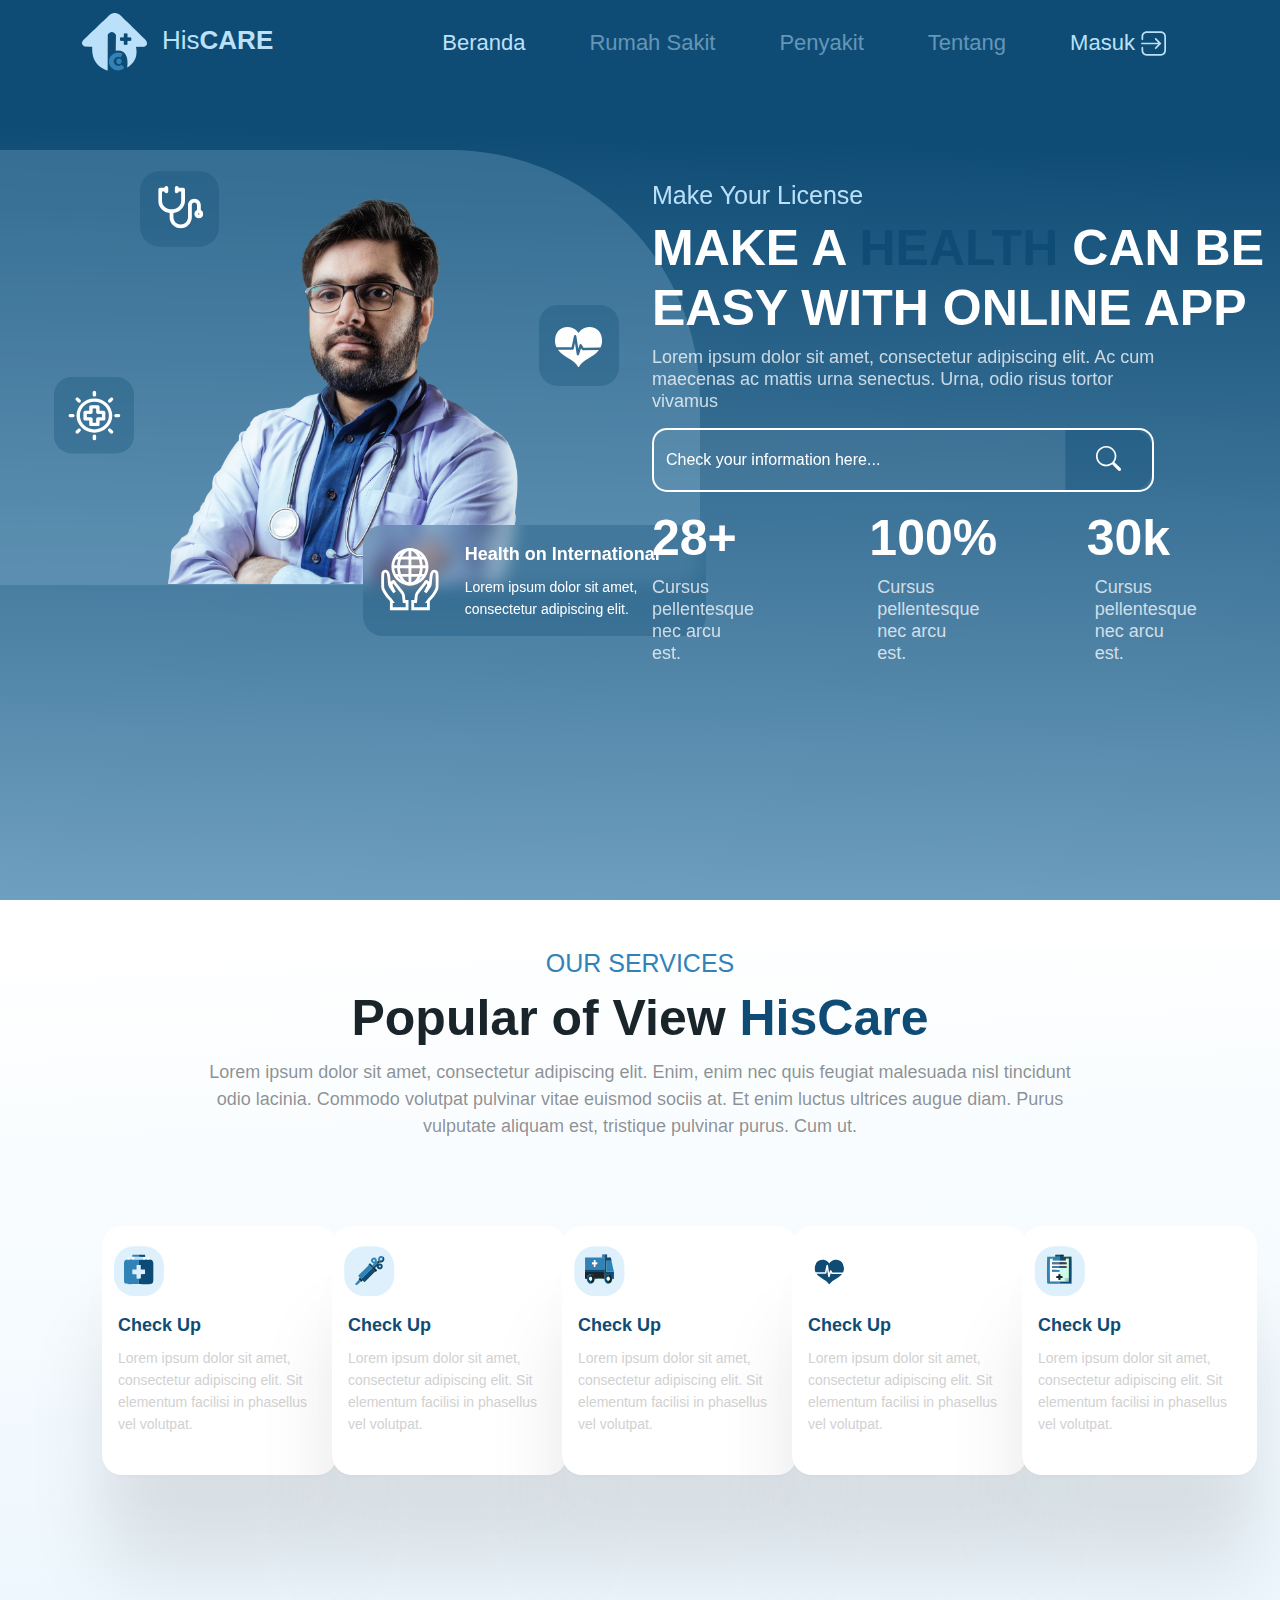
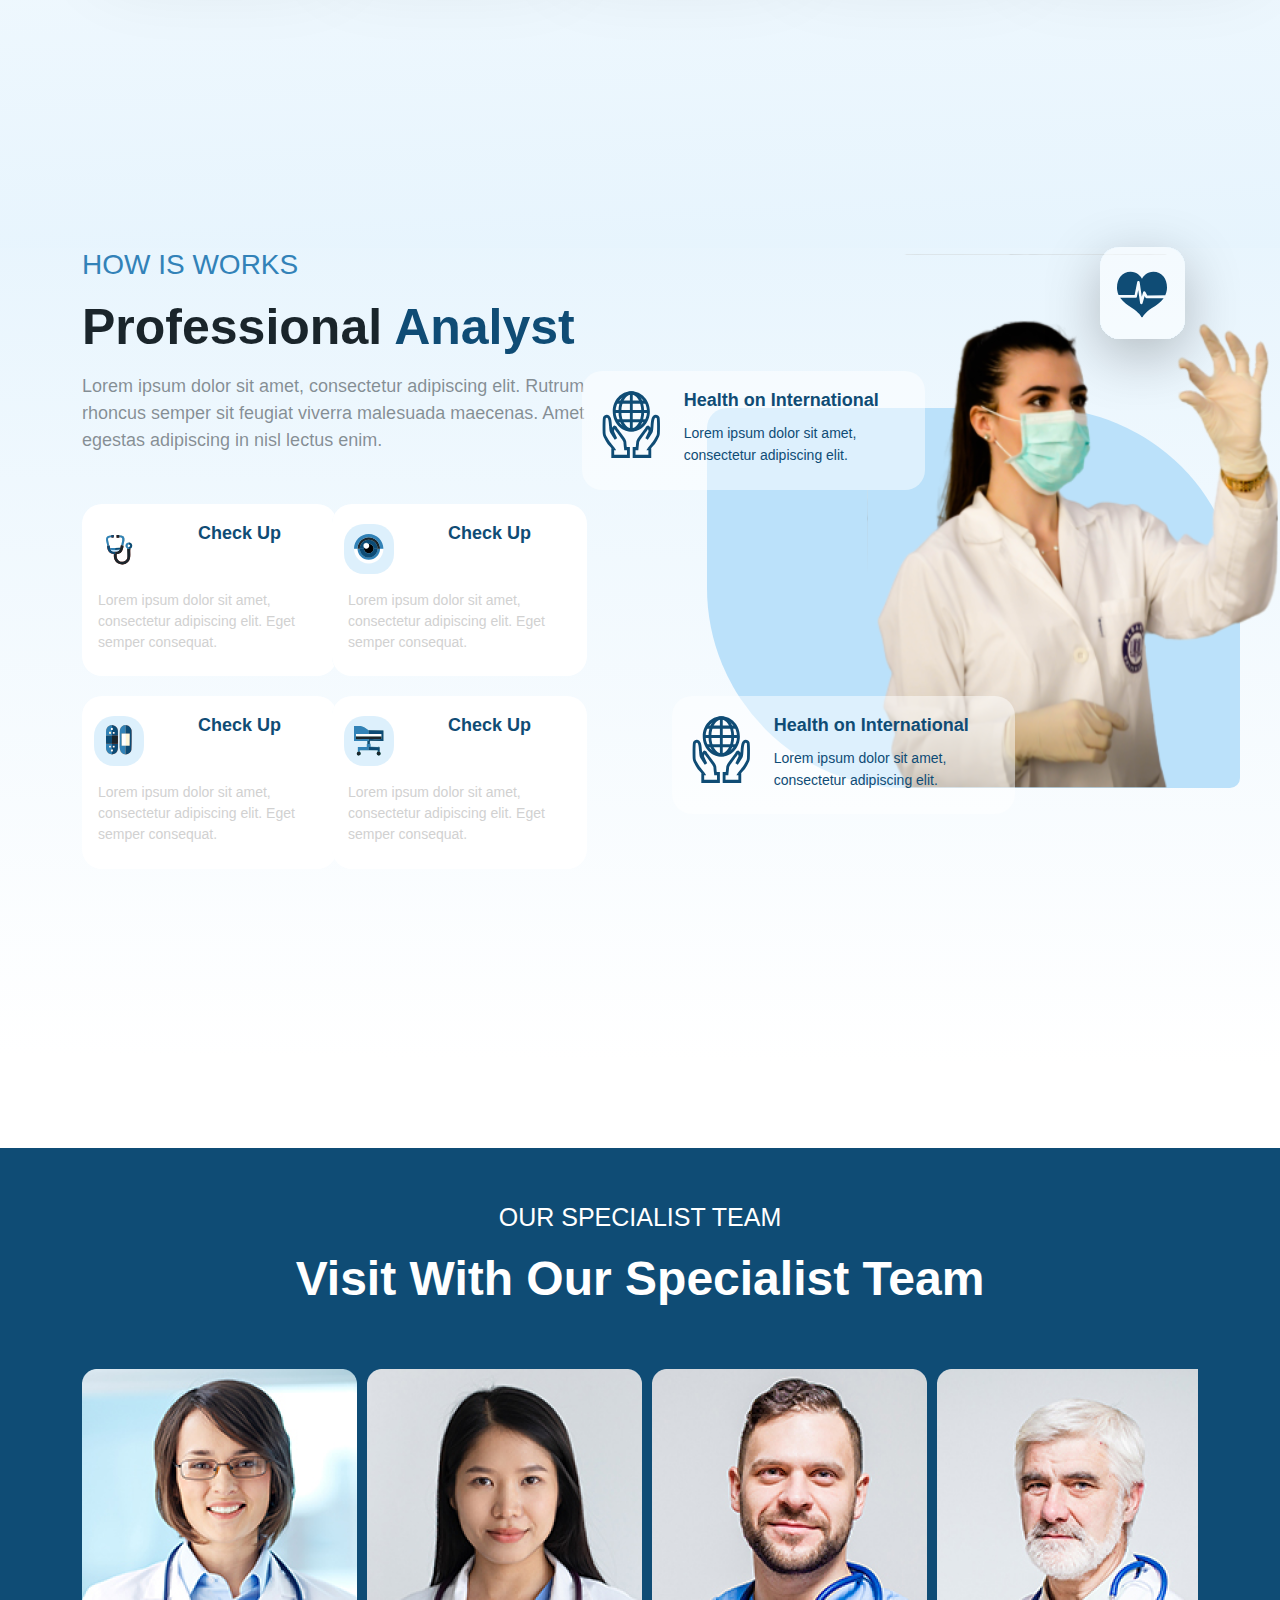
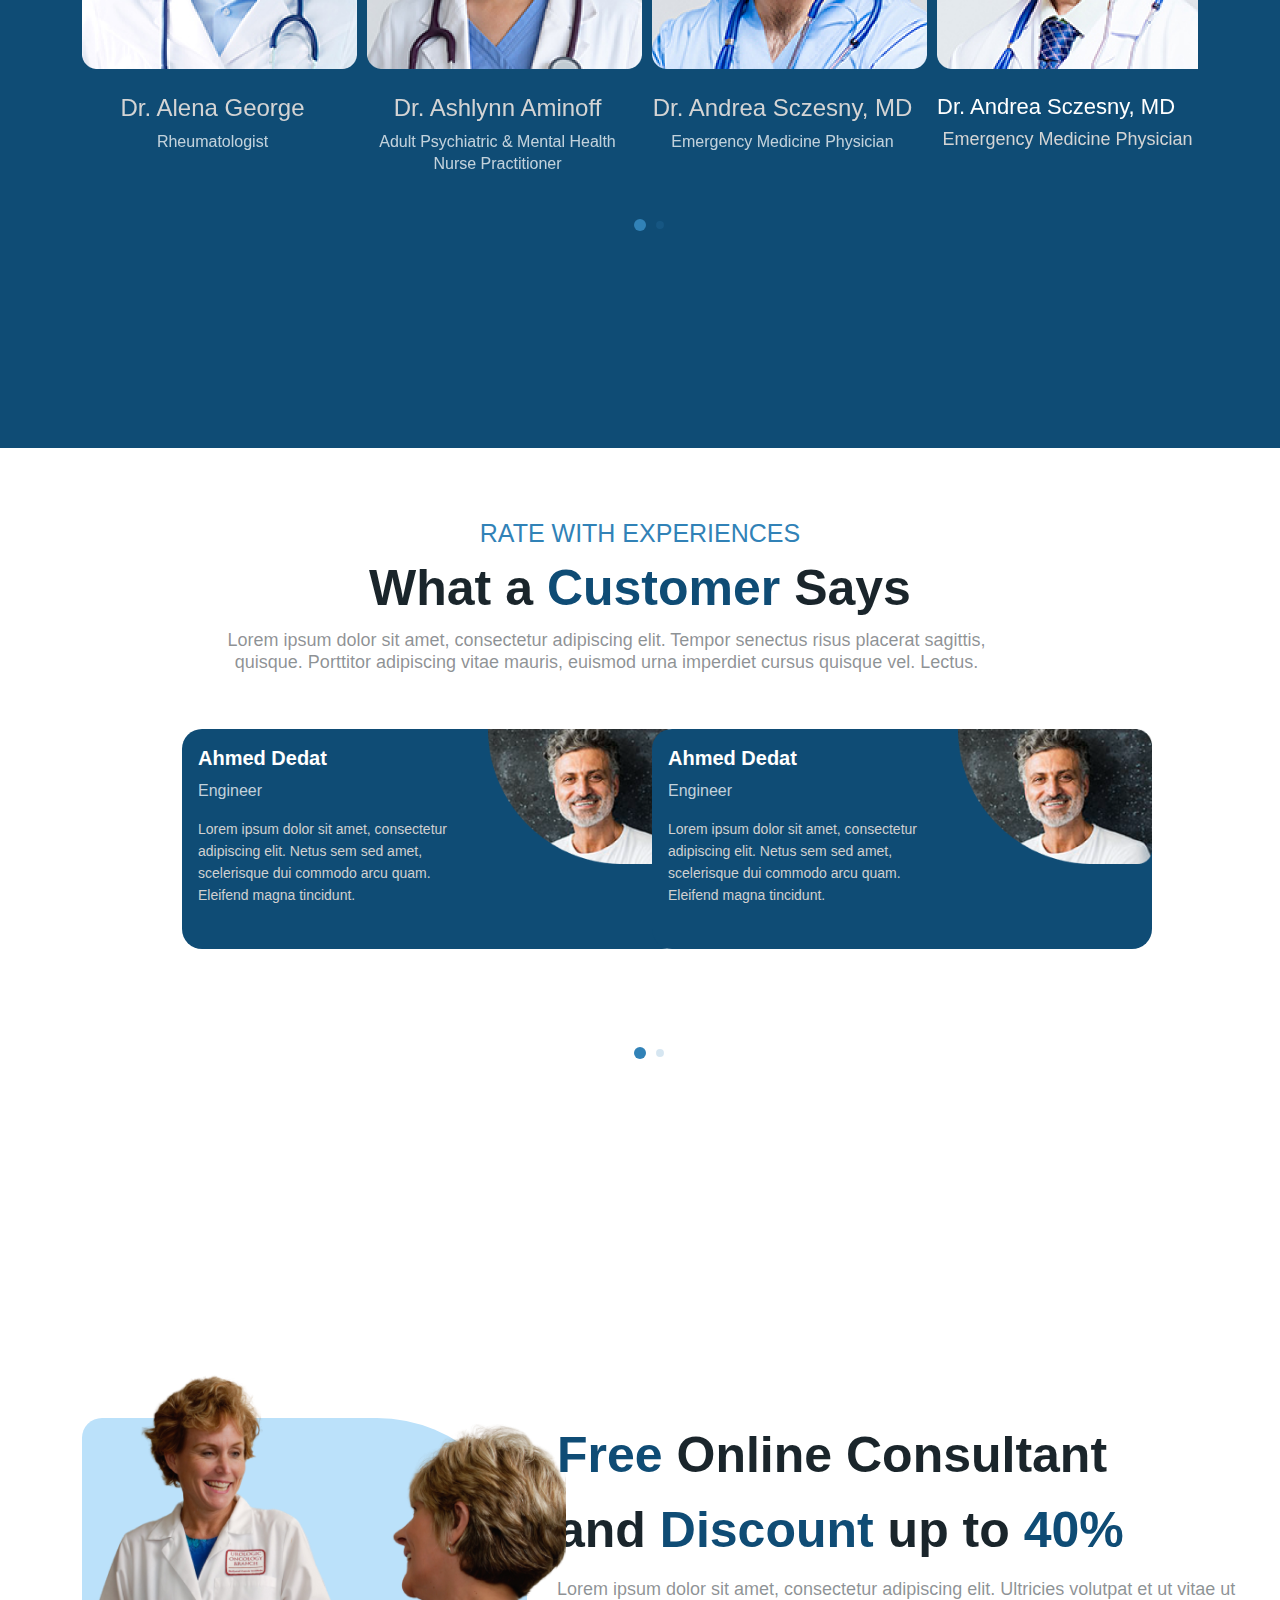
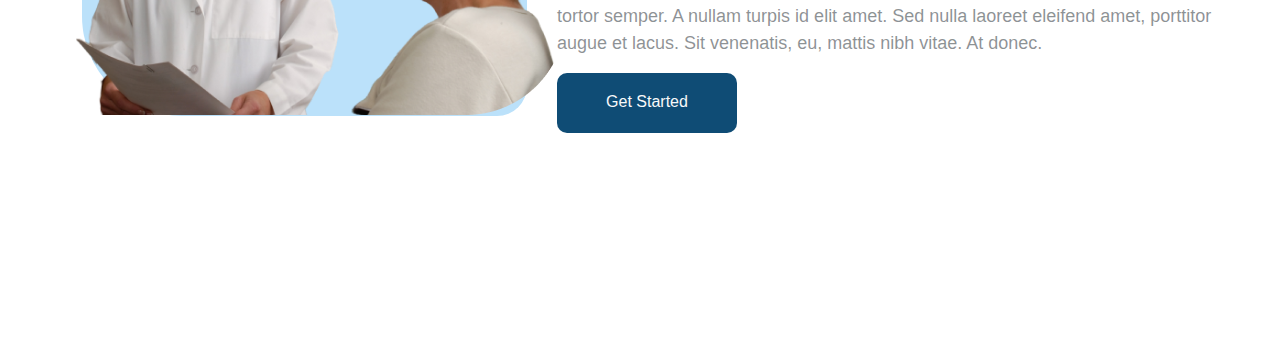
==== index.html @ e6fb6cc9 "first commit" ====
<!DOCTYPE html>
<html lang="en">
  <head>
    <meta charset="UTF-8" />
    <meta http-equiv="X-UA-Compatible" content="IE=edge" />
    <meta name="viewport" content="width=device-width, initial-scale=1.0" />
    <!-- BOOTSTRAP CSS -->
    <link rel="stylesheet" href="/Assets/bootstrap/bootstrap.css" />
    <!-- ICON BOOTSTRAP -->
    <link rel="stylesheet" href="https://cdn.jsdelivr.net/npm/bootstrap-icons@1.9.1/font/bootstrap-icons.css" />
    <!-- SWIPER JS -->
    <link rel="stylesheet" href="https://cdn.jsdelivr.net/npm/swiper@8/swiper-bundle.min.css" />
    <!-- STYLE CSS -->
    <link rel="stylesheet" href="/Assets/css/style.css" />
    <title>HisCARE</title>
  </head>
  <body>
    <!-- *AWAL NAVBAR* -->
    <nav class="navbar navbar-expand-md navbar-expand-sm navbar-expand-lg fixed-top">
      <div class="container">
        <a class="navbar-brand" href="#"><img src="/Assets/image/logo.png" /><span>His</span><b>CARE</b></a>
        <button class="navbar-toggler" type="button" data-bs-toggle="collapse" data-bs-target="#navbarNavAltMarkup" aria-controls="navbarNavAltMarkup" aria-expanded="false" aria-label="Toggle navigation">
          <span class="navbar-toggler-icon"></span>
        </button>
        <div class="collapse navbar-collapse" id="navbarNavAltMarkup">
          <div class="navbar-nav ms-auto">
            <a class="nav-link active mx-4" aria-current="page" href="#">Beranda</a>
            <a class="nav-link mx-4" href="#">Rumah Sakit</a>
            <a class="nav-link mx-4" href="#">Penyakit</a>
            <a class="nav-link mx-4" href="#">Tentang</a>
            <a class="nav-link mx-4 login" href="#">Masuk <img src="/Assets/image/login.svg" alt="" /></a>
          </div>
        </div>
      </div>
    </nav>
    <!-- *AKHIR NAVBAR -->

    <!-- *HERO -->
    <header>
      <div class="header-hero mb-5">
        <div class="container">
          <div class="row">
            <div class="col-md-6 col-lg-6">
              <!-- GAMBAR HERO -->
              <div class="hero-img">
                <img class="img-hero" src="/Assets/image/img hero.png" alt="" />
                <img class="icon-1" src="/Assets/image/Icon 1.svg" />
                <img class="icon-2" src="/Assets/image/Icon 2.svg" />
                <img class="icon-3" src="/Assets/image/Icon 3.svg" />
              </div>
              <!-- CARD HERO -->
              <div class="card card-hero mb-3">
                <div class="row g-0">
                  <div class="col-md-3 col-lg-3">
                    <img src="/Assets/image/wold-care.svg" class="img-fluid rounded-start" alt="..." />
                  </div>
                  <div class="col-md-9 col-lg-9">
                    <div class="card-body card-hero-detail">
                      <h5 class="card-title title-card-hero">Health on International</h5>
                      <p class="card-text text-card-hero">Lorem ipsum dolor sit amet, consectetur adipiscing elit.</p>
                    </div>
                  </div>
                </div>
              </div>
            </div>
            <div class="col-md-6 col-lg-6">
              <div class="jumbotron">
                <!-- MAIN JUMBOTRON -->
                <h2>Make Your License</h2>
                <h1>MAKE A <span>HEALTH</span> CAN BE EASY WITH ONLINE APP</h1>
                <p>Lorem ipsum dolor sit amet, consectetur adipiscing elit. Ac cum maecenas ac mattis urna senectus. Urna, odio risus tortor vivamus</p>
                <div class="input-group mb-3">
                  <input type="text" class="form-control text-light" id="form-control" placeholder="Check your information here..." aria-label="Check your information here" aria-describedby="button-addon2" />
                  <button class="btn-jumbotron" type="button" id="button-addon2"><i class="bi bi-search"></i></button>
                </div>
                <!-- JUMBOTRON VALUE -->
                <div class="row">
                  <div class="col-lg-4 col-4">
                    <div class="value-1">
                      <h1>28+</h1>
                      <p>Cursus pellentesque nec arcu est.</p>
                    </div>
                  </div>
                  <div class="col-lg-4 col-4">
                    <div class="value-2">
                      <h1>100%</h1>
                      <p class="detail-value">Cursus pellentesque nec arcu est.</p>
                    </div>
                  </div>
                  <div class="col-lg-4 col-4">
                    <div class="value-3">
                      <h1>30k</h1>
                      <p class="detail-value">Cursus pellentesque nec arcu est.</p>
                    </div>
                  </div>
                </div>
              </div>
            </div>
          </div>
        </div>
      </div>
    </header>
    <!-- *AKHIR HERO -->

    <main>
      <div class="section-services">
        <div class="container">
          <div class="main-services">
            <h2>OUR SERVICES</h2>
            <h1>Popular of View <span>HisCare</span></h1>
            <p>
              Lorem ipsum dolor sit amet, consectetur adipiscing elit. Enim, enim nec quis feugiat malesuada nisl tincidunt odio lacinia. Commodo volutpat pulvinar vitae euismod sociis at. Et enim luctus ultrices augue diam. Purus vulputate
              aliquam est, tristique pulvinar purus. Cum ut.
            </p>
          </div>
          <div class="card-services">
            <div class="row">
              <div class="col-6 col-lg-6">
                <div class="row">
                  <div class="col-4">
                    <div class="card card-services-1">
                      <img src="Assets/image/Icon 4.svg" class="img-fluid" alt="..." />
                      <div class="card-body card-body-services">
                        <h5 class="card-title">Check Up</h5>
                        <p class="card-text">Lorem ipsum dolor sit amet, consectetur adipiscing elit. Sit elementum facilisi in phasellus vel volutpat.</p>
                      </div>
                    </div>
                  </div>
                  <div class="col-4">
                    <div class="card card-services-2">
                      <img src="Assets/image/Icon 4 (1).svg" class="img-fluid" alt="..." />
                      <div class="card-body card-body-services">
                        <h5 class="card-title">Check Up</h5>
                        <p class="card-text">Lorem ipsum dolor sit amet, consectetur adipiscing elit. Sit elementum facilisi in phasellus vel volutpat.</p>
                      </div>
                    </div>
                  </div>
                  <div class="col-4">
                    <div class="card card-services-3">
                      <img src="Assets/image/Icon 4 (2).svg" class="img-fluid" alt="..." />
                      <div class="card-body card-body-services">
                        <h5 class="card-title">Check Up</h5>
                        <p class="card-text">Lorem ipsum dolor sit amet, consectetur adipiscing elit. Sit elementum facilisi in phasellus vel volutpat.</p>
                      </div>
                    </div>
                  </div>
                </div>
              </div>
              <div class="col-6 col-lg-6">
                <div class="row">
                  <div class="col-4">
                    <div class="card card-services-4">
                      <img src="Assets/image/Icon 4 (3).svg" class="img-fluid" alt="..." />
                      <div class="card-body card-body-services">
                        <h5 class="card-title">Check Up</h5>
                        <p class="card-text">Lorem ipsum dolor sit amet, consectetur adipiscing elit. Sit elementum facilisi in phasellus vel volutpat.</p>
                      </div>
                    </div>
                  </div>
                  <div class="col-4">
                    <div class="card card-services-5">
                      <img src="Assets/image/Icon 4 (4).svg" class="img-fluid" alt="..." />
                      <div class="card-body card-body-services">
                        <h5 class="card-title">Check Up</h5>
                        <p class="card-text">Lorem ipsum dolor sit amet, consectetur adipiscing elit. Sit elementum facilisi in phasellus vel volutpat.</p>
                      </div>
                    </div>
                  </div>
                </div>
              </div>
            </div>
          </div>
        </div>
      </div>

      <!-- * WORKS -->
      <div class="section-works vh-100">
        <div class="container">
          <div class="row">
            <div class="col-6">
              <div class="main-works">
                <h2>HOW IS WORKS</h2>
                <h1>Professional <span>Analyst</span></h1>
                <p>Lorem ipsum dolor sit amet, consectetur adipiscing elit. Rutrum rhoncus semper sit feugiat viverra malesuada maecenas. Amet egestas adipiscing in nisl lectus enim.</p>
              </div>
              <div class="row card-works">
                <div class="col-4">
                  <div class="card card-works-1">
                    <img src="Assets/image/Icon 5.svg" class="img-fluid" alt="..." />
                    <div class="card-body">
                      <h5 class="card-title title-card-works">Check Up</h5>
                      <p class="card-text text-card-works">Lorem ipsum dolor sit amet, consectetur adipiscing elit. Eget semper consequat.</p>
                    </div>
                  </div>
                  <div class="card card-works-2">
                    <img src="Assets/image/Icon 6.svg" class="img-fluid" alt="..." />
                    <div class="card-body">
                      <h5 class="card-title title-card-works">Check Up</h5>
                      <p class="card-text text-card-works">Lorem ipsum dolor sit amet, consectetur adipiscing elit. Eget semper consequat.</p>
                    </div>
                  </div>
                </div>
                <div class="col-4">
                  <div class="card card-works-3">
                    <img src="Assets/image/Icon 7.svg" class="img-fluid" alt="..." />
                    <div class="card-body">
                      <h5 class="card-title title-card-works">Check Up</h5>
                      <p class="card-text text-card-works">Lorem ipsum dolor sit amet, consectetur adipiscing elit. Eget semper consequat.</p>
                    </div>
                  </div>
                  <div class="card card-works-4">
                    <img src="Assets/image/Icon 8.svg" class="img-fluid" alt="..." />
                    <div class="card-body">
                      <h5 class="card-title title-card-works">Check Up</h5>
                      <p class="card-text text-card-works">Lorem ipsum dolor sit amet, consectetur adipiscing elit. Eget semper consequat.</p>
                    </div>
                  </div>
                </div>
              </div>
            </div>
            <div class="col-6">
              <div class="work-img">
                <img class="img-work" src="/Assets/image/ani-kolleshi-7jjnJ-QA9fY-unsplash-removebg-preview 1.svg" alt="" />
                <div class="card card-img-work-1 mb-3">
                  <div class="row g-0">
                    <div class="col-md-3 col-lg-3">
                      <img src="/Assets/image/Group.svg" class="img-fluid img-card rounded-start" alt="..." />
                    </div>
                    <div class="col-md-9 col-lg-9">
                      <div class="card-body card-works-5">
                        <h5 class="card-title title-works">Health on International</h5>
                        <p class="card-text text-works">Lorem ipsum dolor sit amet, consectetur adipiscing elit.</p>
                      </div>
                    </div>
                  </div>
                </div>
                <div class="card card-img-work-2 mb-3">
                  <div class="row g-0">
                    <div class="col-md-3 col-lg-3">
                      <img src="/Assets/image/Group.svg" class="img-fluid img-card rounded-start" alt="..." />
                    </div>
                    <div class="col-md-9 col-lg-9">
                      <div class="card-body card-works-5">
                        <h5 class="card-title title-works">Health on International</h5>
                        <p class="card-text text-works">Lorem ipsum dolor sit amet, consectetur adipiscing elit.</p>
                      </div>
                    </div>
                  </div>
                </div>
                <img class="icon-works" src="/Assets/image/Icon 5 (1).svg" alt="" />
              </div>
            </div>
          </div>
        </div>
      </div>

      <!-- *SPECIALIST -->
      <div class="section-specialist vh-100">
        <div class="container">
          <div class="main-specialist">
            <h2>OUR SPECIALIST TEAM</h2>
            <h1>Visit With Our Specialist Team</h1>
          </div>
          <div class="card-specialist">
            <div class="swiper mySwiper">
              <div class="swiper-wrapper wrapper-doctor">
                <div class="swiper-slide">
                  <div class="row">
                    <div class="col-3">
                      <img class="card-specialist-1" src="/Assets/image/Rectangle 27.png"></img>
                      <div class="docter-1">
                        <h4>Dr. Alena George</h4>
                        <p>Rheumatologist</p>
                      </div>
                    </div>
                    <div class="col-3">
                      <img class="card-specialist-2" src="/Assets/image/Rectangle 27 (1).png"></img>
                      <div class="docter-2">
                        <h4>Dr. Ashlynn Aminoff</h4>
                        <p>Adult Psychiatric & Mental Health Nurse Practitioner</p>
                      </div>
                    </div>
                    <div class="col-3">
                      <img class="card-specialist-3" src="/Assets/image/Rectangle 27 (2).png"></img>
                      <div class="docter-3">
                        <h4>Dr. Andrea Sczesny, MD</h4>
                        <p>Emergency Medicine Physician</p>
                      </div>
                    </div>
                    <div class="col-3">
                      <img class="card-specialist-4" src="/Assets/image/Rectangle 27 (3).png"></img>
                      <div class="docter-4">
                        <h4>Dr. Andrea Sczesny, MD</h4>
                        <p>Emergency Medicine Physician</p>
                      </div>
                    </div>
                  </div>
                </div>
                <div class="swiper-slide">
                  <div class="row">
                    <div class="col-3">
                      <img class="card-specialist-1" src="/Assets/image/Rectangle 27.png"></img>
                      <div class="docter-1">
                        <h4>Dr. Alena George</h4>
                        <p>Rheumatologist</p>
                      </div>
                    </div>
                    <div class="col-3">
                      <img class="card-specialist-2" src="/Assets/image/Rectangle 27 (1).png"></img>
                      <div class="docter-2">
                        <h4>Dr. Ashlynn Aminoff</h4>
                        <p>Adult Psychiatric & Mental Health Nurse Practitioner</p>
                      </div>
                    </div>
                    <div class="col-3">
                      <img class="card-specialist-3" src="/Assets/image/Rectangle 27 (2).png"></img>
                      <div class="docter-3">
                        <h4>Dr. Andrea Sczesny, MD</h4>
                        <p>Emergency Medicine Physician</p>
                      </div>
                    </div>
                    <div class="col-3">
                      <img class="card-specialist-4" src="/Assets/image/Rectangle 27 (3).png"></img>
                      <div class="docter-4">
                        <h4>Dr. Andrea Sczesny, MD</h4>
                        <p>Emergency Medicine Physician</p>
                      </div>
                    </div>
                  </div>
                </div>
              </div>
              <div class="swiper-pagination" id="bullet-specialist"></div>
            </div>
          </div>
        </div>
      </div>
      <!-- *AKHIR SECTION SPECIALIST -->
      <!-- CUSTOMER SAY -->
      <div class="section-customer-say vh-100">
        <div class="container">
          <div class="main-customer-say">
            <h2>RATE WITH EXPERIENCES</h2>
            <h1>What a <span>Customer</span> Says</h1>
            <p>Lorem ipsum dolor sit amet, consectetur adipiscing elit. Tempor senectus risus placerat sagittis, quisque. Porttitor adipiscing vitae mauris, euismod urna imperdiet cursus quisque vel. Lectus.</p>
          </div>
          <div class="card-customer-say">
            <div class="swiper mySwiper">
              <div class="swiper-wrapper wrapper-customer">  
                <div class="swiper-slide">
                  <div class="row">
                    <div class="col-4">
                      <div class="customer-1">
                        <div class="card card-customer-say-1">
                        <div class="row">
                          <div class="col-md-7">
                            <div class="card-body">
                              <h4 class="card-title title-customer-1">Ahmed Dedat</h4>
                              <p>Engineer</p>
                              <p class="card-text">Lorem ipsum dolor sit amet, consectetur adipiscing elit. Netus sem sed amet, scelerisque dui commodo arcu quam. Eleifend magna tincidunt.</p>
                            </div>
                          </div>
                          <div class="col-md-5">
                            <img src="Assets/image/customer-say-1.png" class="img-card-customer-1" alt="">
                          </div>
                        </div>
                      </div> 
                      </div>
                    </div>     
                    <div class="col-4">
                      <div class="customer-2">
                        <div class="card card-customer-say-2">
                        <div class="row">
                          <div class="col-md-7">
                            <div class="card-body">
                              <h4 class="card-title title-customer-1">Ahmed Dedat</h4>
                              <p>Engineer</p>
                              <p class="card-text">Lorem ipsum dolor sit amet, consectetur adipiscing elit. Netus sem sed amet, scelerisque dui commodo arcu quam. Eleifend magna tincidunt.</p>
                            </div>
                          </div>
                          <div class="col-md-5">
                            <img src="Assets/image/customer-say-1.png" class="img-card-customer-1" alt="">
                          </div>
                        </div>
                      </div> 
                      </div>
                    </div>     
                  </div>
                </div>
                <div class="swiper-slide">
                  <div class="row">
                    <div class="col-4">
                      <div class="customer-1">
                        <div class="card card-customer-say-1">
                        <div class="row">
                          <div class="col-md-7">
                            <div class="card-body">
                              <h4 class="card-title title-customer-1">Ahmed Dedat</h4>
                              <p>Engineer</p>
                              <p class="card-text">Lorem ipsum dolor sit amet, consectetur adipiscing elit. Netus sem sed amet, scelerisque dui commodo arcu quam. Eleifend magna tincidunt.</p>
                            </div>
                          </div>
                          <div class="col-md-5">
                            <img src="Assets/image/customer-say-1.png" class="img-card-customer-1" alt="">
                          </div>
                        </div>
                      </div> 
                      </div>
                    </div>     
                    <div class="col-4">
                      <div class="customer-2">
                        <div class="card card-customer-say-2">
                        <div class="row">
                          <div class="col-md-7">
                            <div class="card-body">
                              <h4 class="card-title title-customer-1">Ahmed Dedat</h4>
                              <p>Engineer</p>
                              <p class="card-text">Lorem ipsum dolor sit amet, consectetur adipiscing elit. Netus sem sed amet, scelerisque dui commodo arcu quam. Eleifend magna tincidunt.</p>
                            </div>
                          </div>
                          <div class="col-md-5">
                            <img src="Assets/image/customer-say-1.png" class="img-card-customer-1" alt="">
                          </div>
                        </div>
                      </div> 
                      </div>
                    </div>     
                  </div>
                </div>
              </div>
              <div class="swiper-pagination" id="bullet-customer"></div>
            </div>      
          </div>
        </div>
      </div>
      
      <!-- BANNER -->
      <div class="section-banner">
        <div class="container">
          <div class="row">
            <div class="col-5">
              <div class="banner-img">
                <img src="/Assets/image/banner-img.png" alt="" class="img-banner">
              </div>
            </div>
            <div class="col-7">
              <div class="main-banner">
                <h1><span>Free</span> Online Consultant and <span>Discount</span> up to <span>40%</span></h1>
                <p>Lorem ipsum dolor sit amet, consectetur adipiscing elit. Ultricies volutpat et ut vitae ut tortor semper. A nullam turpis id elit amet. Sed nulla laoreet eleifend amet, porttitor augue et lacus. Sit venenatis, eu, mattis nibh vitae. At donec.</p>
              </div>
              <a href="#" class="btn btn-banner text-light text-center pt-3">Get Started</a>
            </div>
          </div>
        </div>      
      </div>
      <!-- *AKHIR BANNER -->
    </main>
  
    <script src="/Assets/js/bootstrap.bundle.js"></script>
    <script src="https://cdn.jsdelivr.net/npm/swiper@8/swiper-bundle.min.js"></script>
    <script>
      var swiper = new Swiper(".mySwiper", {
        pagination: {
          el: ".swiper-pagination",
          dynamicBullets: true,
        },
      });
    </script>
  </body>
</html>
---- Assets/css/style.css ----
:root {
  --first-color: rgba(27, 38, 44, 1);
  --second-color: rgba(15, 76, 117, 1);
  --third-color: rgba(50, 130, 184, 1);
  --four-color: rgba(187, 225, 250, 1);

  --main-font: "Poppins", sans-serif;
}
* {
  margin: 0;
  padding: 0;
  box-sizing: border-box;
  font-family: var(--main-font);
}
/* !NAVBAR */
.navbar {
  margin: 0;
  position: absolute;
}
.navbar-brand {
  font-size: 26px;
  line-height: 54px;
  color: var(--four-color) !important;
}
.navbar-brand span {
  margin-left: 15px;
}
.navbar-brand b {
  color: var(--four-color);
  font-weight: bold;
}
.active {
  color: var(--four-color) !important;
}
.nav-link {
  font-size: 22px;
  color: rgba(187, 225, 250, 0.5);
}
.nav-link:hover {
  color: var(--four-color);
}
.login {
  color: var(--four-color);
}

/* !JUMBOTRON */
.header-hero {
  background: linear-gradient(181.37deg, #0f4c75 16.15%, #bbe1fa 165.7%);
  width: 100%;
  height: 100vh;
}
.hero-img {
  position: absolute;
  /* width: 100%; */
  background: rgba(187, 225, 250, 0.2);
  backdrop-filter: blur(45px);
  border-radius: 0px 250px 20px 0px;
  width: 700px;
  height: 435px;
  left: 0;
  top: 150px;
}
.img-hero {
  width: 450px;
  position: relative;
  left: 130px;
  top: 43px;
}
.icon-1 {
  width: 80px !important;
  position: relative;
  bottom: 0;
  top: 70px;
  left: -400px !important;
}
.icon-2 {
  width: 80px !important;
  position: relative;
}
.icon-3 {
  position: relative;
  bottom: 370px;
  left: 140px;
}
.card {
  border: none;
}
.card-hero {
  background: rgba(15, 76, 117, 0.3);
  backdrop-filter: blur(8px) !important;
  border-radius: 20px;
  border: none;
  position: absolute;
  top: 525px;
  left: 363px;
  width: 342.63px;
  height: 110.92px;
}
.img-fluid {
  position: absolute;
  top: 20px;
  left: 12px;
}

.card-hero-detail {
  position: absolute;
  bottom: 0;
}
.title-card-hero,
.text-card-hero {
  color: white !important;
}

.jumbotron {
  display: block;
  position: absolute;
  top: 180px;
}
.jumbotron,
h2 {
  color: var(--four-color);
  font-size: 25px;
}
.jumbotron h1 {
  color: white;
  font-weight: 700;
  font-size: 50px;
  line-height: 60px;
}
.jumbotron p {
  font-size: 18px;
  width: 80%;
}
.jumbotron span {
  color: var(--second-color);
  font-weight: 700;
}
.search-jumbotron {
  background: rgba(255, 255, 255, 0.05);
  border: 2px solid #ffffff;
  border-radius: 15px;
}
.input-group {
  border: 2px solid #ffffff;
  border-radius: 15px;
  width: 80%;
}
.form-control {
  background: rgba(255, 255, 255, 0.05);
  border: none;
}
#form-control:focus {
  background: rgba(255, 255, 255, 0.05);
}
input:focus {
  box-shadow: none !important;
  background: rgba(255, 255, 255, 0.05);
}

::placeholder {
  color: white !important;
}
.btn-jumbotron {
  background: rgba(15, 76, 117, 0.3);
  border-radius: 20px;
  position: relative;
  width: 87px;
  height: 60px;
  border: none;
}
.btn-jumbotron i {
  color: white;
}
.value-1,
.value-2,
.value-3 {
  width: 119px;
  height: 64px;
  position: absolute;
}
.value-1,
.value-2,
.value-3,
h1 {
  font-weight: 700;
  font-size: 48px;
  line-height: 65px;
  color: white;
}
.value-1,
.value-2,
.value-3,
p {
  font-weight: 400;
  font-size: 16px;
  line-height: 22px;
  color: rgba(255, 255, 255, 0.75);
}
.detail-value {
  margin-left: 8px;
}
/* ! SERVICES */
.section-services {
  background: linear-gradient(177.59deg, #c4c4c4 -1.41%, #ffffff -1.38%, #bbe1fa 277.26%);
  height: 100vh;
}
.main-services {
  text-align: center;
}
.main-services h2 {
  color: var(--third-color);
}
.main-services h1 {
  font-size: 50px;
  color: #1a252b;
}
.main-services p {
  color: rgba(26, 37, 43, 0.5);
  width: 80%;
  line-height: 27px;
  font-size: 18px;
  margin-left: 10%;
}
.main-services span {
  font-weight: 600;
  color: var(--second-color);
}
/* ! CARD SERVICES */
.card-services-1,
.card-services-2,
.card-services-3,
.card-services-4,
.card-services-5 {
  width: 235.2px;
  height: 248.8px;
  color: black;
  background: #ffffff;
  box-shadow: 0px 100px 80px rgba(0, 0, 0, 0.09), 0px 44.6385px 40.0391px rgba(0, 0, 0, 0.0148668), 0px 16.5479px 24.1177px rgba(0, 0, 0, 0.00201574), 0px 4.01307px 10.0172px rgba(0, 0, 0, 0.000244818),
    0px 3.08671px 6.30574px rgba(0, 0, 0, 0.00390063), 0px 2.44603px 3.62304px rgba(0, 0, 0, 0.00817888), 0px 1.48964px 1.59459px rgba(0, 0, 0, 0.0107784);
  border-radius: 20px;
  transition: all 0.3s ease-out;
}
.card-services-1:hover {
  background: rgba(49, 130, 183, 1);
  transform: translateY(-10px) scale(1.005) translateZ(0);
}
.card-services-2:hover {
  background: rgba(49, 130, 183, 1);
  transform: translateY(-10px) scale(1.005) translateZ(0);
}
.card-services-3:hover {
  background: rgba(49, 130, 183, 1);
  transform: translateY(-10px) scale(1.005) translateZ(0);
}
.card-services-4:hover {
  background: rgba(49, 130, 183, 1);
  transform: translateY(-10px) scale(1.005) translateZ(0);
}
.card-services-5:hover {
  background: rgba(49, 130, 183, 1);
  transform: translateY(-10px) scale(1.005) translateZ(0);
}
.card-body-services {
  position: relative;
  top: 70px;
}
.card-services-1 {
  position: relative;
  left: 20px;
  top: 70px;
}
.card-services-2 {
  position: relative;
  left: 60px;
  top: 70px;
}
.card-services-3 {
  position: relative;
  left: 100px;
  top: 70px;
}

.card-services-4 {
  position: relative;
  left: 140px;
  top: 70px;
}
.card-services-5 {
  position: relative;
  left: 180px;
  top: 70px;
}

.card-services-1,
.card-services-2,
.card-services-3,
.card-services-4,
.card-services-5,
.card-title {
  color: var(--second-color);
  font-size: 18px;
  line-height: 27px;
  font-weight: 700;
}
.card-services-1,
.card-services-2,
.card-services-3,
.card-services-4,
.card-services-5,
.card-text {
  color: rgba(209, 209, 209, 1);
  font-size: 14px;
}

/* !WORKS */
.section-works {
  background: linear-gradient(0.45deg, #ffffff 10.14%, #ffffff 10.17%, #bbe1fa 279.27%);
}
.main-works h2 {
  font-size: 28px;
  color: var(--third-color);
}
.main-works h1 {
  font-size: 50px;
  color: #1a252b;
  line-height: 75px;
  font-weight: 600;
}
.main-works span {
  color: var(--second-color);
}
.main-works p {
  color: rgba(26, 37, 43, 0.5);
  font-size: 18px;
  line-height: 27px;
  width: 505px;
}
/* CARD WORKS */
.card-works {
  margin-top: 50px;
}
.card-works-1,
.card-works-2,
.card-works-3,
.card-works-4 {
  border-radius: 20px;
  backdrop-filter: blur(20px);
  background: #ffffff;
  width: 255px;
  height: 172.5px;
  transition: all 0.3s ease-out;
}
.card-works-1:hover {
  background: rgba(49, 130, 183, 1);
  transform: translateY(-10px) scale(1.005) translateZ(0);
}
.card-works-2:hover {
  background: rgba(49, 130, 183, 1);
  transform: translateY(-10px) scale(1.005) translateZ(0);
}
.card-works-3:hover {
  background: rgba(49, 130, 183, 1);
  transform: translateY(-10px) scale(1.005) translateZ(0);
}
.card-works-4:hover {
  background: rgba(49, 130, 183, 1);
  transform: translateY(-10px) scale(1.005) translateZ(0);
}

.card-works-1 {
  margin-bottom: 20px;
}
.card-works-3 {
  position: relative;
  left: 60px;
  margin-bottom: 20px;
}
.card-works-4 {
  position: relative;
  left: 60px;
}
.title-card-works {
  position: relative;
  left: 100px;
  color: var(--second-color);
}
.text-card-works {
  color: #d1d1d1;
  font-weight: 400;
  font-size: 14px;
  line-height: 21px;
  position: relative;
  top: 35px;
}
/* ! IMAGES WORKS */
.work-img {
  position: relative;
  width: 533px;
  height: 380.49px;
  background: #bbe1fa;
  border-radius: 20px 200px 10px;
  top: 160px;
  left: 55px;
}
.img-work {
  width: 411px;
  height: 534.4px;
  position: absolute;
  left: 160px;
  bottom: 0;
}
.card-img-work-1 {
  background: rgba(255, 255, 255, 0.5);
  border-radius: 20px;
  width: 342.63px;
  height: 118.55px;
  color: var(--second-color);
  position: relative;
  right: 125px;
  bottom: 37px;
}
.card-img-work-2 {
  background: rgba(255, 255, 255, 0.5);
  border-radius: 20px;
  width: 342.63px;
  height: 118.55px;
  color: var(--second-color);
  position: relative;
  top: 153px;
  right: 35px;
}
.text-works {
  color: var(--second-color);
}
.img-card {
  position: relative;
  left: 20px;
}
.icon-works {
  position: absolute;
  right: 0;
  bottom: 0;
  top: -200px;
}
.section-specialist {
  background-color: var(--second-color);
}
.main-specialist {
  text-align: center;
  padding-top: 48px;
}
.main-specialist h2 {
  font-weight: 500;
  line-height: 42px;
  color: #ffffff;
}
.card-specialist {
  padding-top: 50px;
}
.card-specialist-1,
.card-specialist-2,
.card-specialist-3,
.card-specialist-4 {
  width: 275px;
  height: 300px;
}
.docter-1,
.docter-2,
.docter-3,
.docter-4 h4 {
  font-size: 22px;
  color: #ffffff;
  padding-top: 25px;
}
.docter-1,
.docter-2,
.docter-3,
.docter-4 p {
  font-size: 18px;
  text-align: center;
  color: #d4d4d4;
}
.swiper-pagination-bullet {
  width: 12px;
  height: 12px;
  background: rgba(49, 130, 183, 1) !important;
}
.wrapper-doctor {
  padding-bottom: 50px;
}
/* !CUSTOMER */
.main-customer-say {
  text-align: center;
  margin-top: 70px;
}
.main-customer-say h2 {
  color: rgba(49, 130, 183, 1);
}
.main-customer-say h1 {
  font-size: 50px;
  color: #1a252b;
}
.main-customer-say span {
  color: rgba(15, 76, 117, 1);
}
.main-customer-say p {
  color: rgba(26, 37, 43, 0.5);
  font-size: 18px;
  width: 70%;
  margin-left: 12%;
}
.card-customer-say {
  padding-top: 40px;
}
.customer-1 {
  margin-left: 100px;
}
.card-customer-say-1 {
  border-radius: 20px;
  background-color: var(--second-color);
  width: 500px;
  height: 220px;
}
.img-card-customer-1 {
  width: 100%;
}
.title-customer-1 {
  color: #ffffff;
  font-size: 20px;
}
.title-customer-1 p {
  color: #ffffff;
  font-size: 18px;
}

.card-customer-say-2 {
  border-radius: 20px;
  background-color: var(--second-color);
  width: 500px;
  height: 220px;
}
.customer-2 {
  margin-left: 190px;
}
.wrapper-customer {
  padding-bottom: 120px;
}
/* !BANNER */
.section-banner {
  height: 60vh;
}
.banner-img {
  background: #bbe1fa;
  border-radius: 20px 150px 30px 100px;
  width: 445px;
  height: 298px;
}
.img-banner {
  position: relative;
  width: 567px;
  height: 357px;
  left: -83px;
  bottom: 60px;
}
.main-banner h1 {
  color: rgba(26, 37, 43, 1);
  font-size: 50px;
  line-height: 75px;
}
.main-banner span {
  color: var(--second-color);
}
.main-banner p {
  color: rgba(26, 37, 43, 0.5);
  font-weight: 400;
  font-size: 18px;
  line-height: 27px;
  width: 704px;
}
.btn-banner {
  width: 180px;
  height: 60px;
  background-color: var(--second-color);
  border-radius: 10px;
}
.btn-banner:hover {
  background-color: var(--second-color);
}
@media (max-width: 575.98px) {
  * {
    margin: 0;
    padding: 0;
    box-sizing: border-box;
  }
  /* !NAVBAR */
  .navbar {
    background-color: var(--second-color) !important;
    margin-top: 0;
    width: 100%;
  }
  .navbar-brand {
    position: absolute;
    bottom: 0;
    top: 0;
    right: 80px;
    margin: 0 !important;
  }
  .navbar-brand img {
    display: none;
  }
  .navbar-brand span {
    color: var(--four-color);
    font-weight: bold;
  }
  .navbar-toggler {
    position: relative;
    color: var(--four-color);
  }
  .active {
    color: var(--second-color);
  }
  .nav-link {
    color: var(--four-color);
  }
  /* !JUMBOTRON */
  .hero-img {
    display: none;
  }
  .card-hero {
    display: none;
  }
  .jumbotron {
    position: relative;
    top: 100px;
  }
  .jumbotron h1 {
    font-size: 25px;
    line-height: 36px;
    text-align: center;
  }
  .jumbotron h2 {
    font-size: 18px;
    text-align: center;
  }
  .jumbotron p {
    font-size: 12px;
    text-align: center;
    margin-top: 15px;
  }
  .jumbotron span {
    color: var(--four-color);
  }
  .value-1,
  .value-2,
  .value-3 {
    width: 100px;
  }
  .value-1,
  .value-2,
  .value-3,
  h1 {
    font-size: 28px;
    line-height: 30px;
  }
  p {
    font-size: 14px;
    line-height: 22px;
  }
  .search-jumbotron {
    background: rgba(255, 255, 255, 0.05);
    border: 2px solid #ffffff;
    border-radius: 15px;
  }
  .input-group {
    border: 2px solid #ffffff;
    border-radius: 15px;
    height: 50px;
    margin-left: 25px;
    margin-top: 50px;
  }
  .form-control {
    background: rgba(255, 255, 255, 0.05);
    height: 50px;
  }
  ::placeholder {
    font-size: 12px;
  }
  .btn-jumbotron {
    background: rgba(15, 76, 117, 0.3);
    border-radius: 20px;
    position: relative;
    width: 87px;
    height: 46px;
  }
  .btn-jumbotron i {
    font-size: 18px;
  }
  .value-1,
  .value-2,
  .value-3 {
    position: relative;
    top: 70px;
  }
  .value-1,
  .value-2,
  .value-3,
  p {
    line-height: 15px;
  }
}
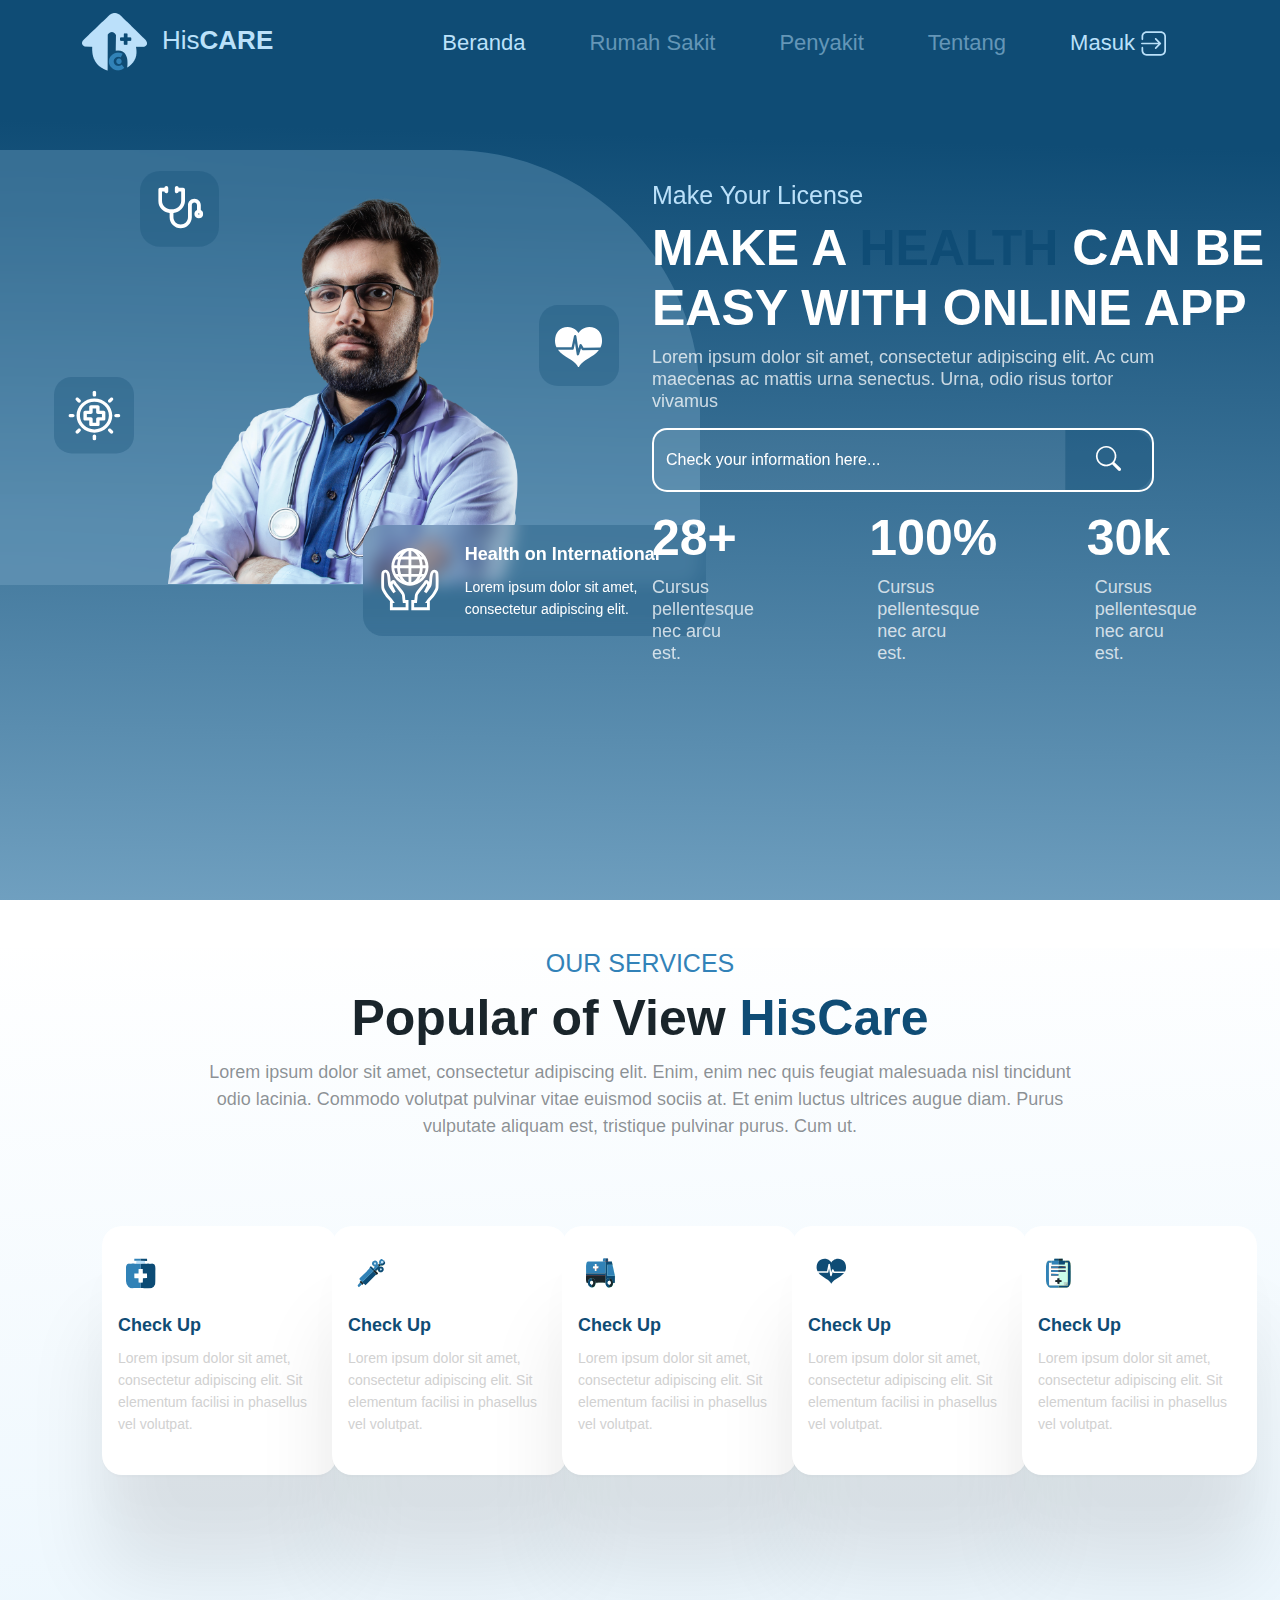
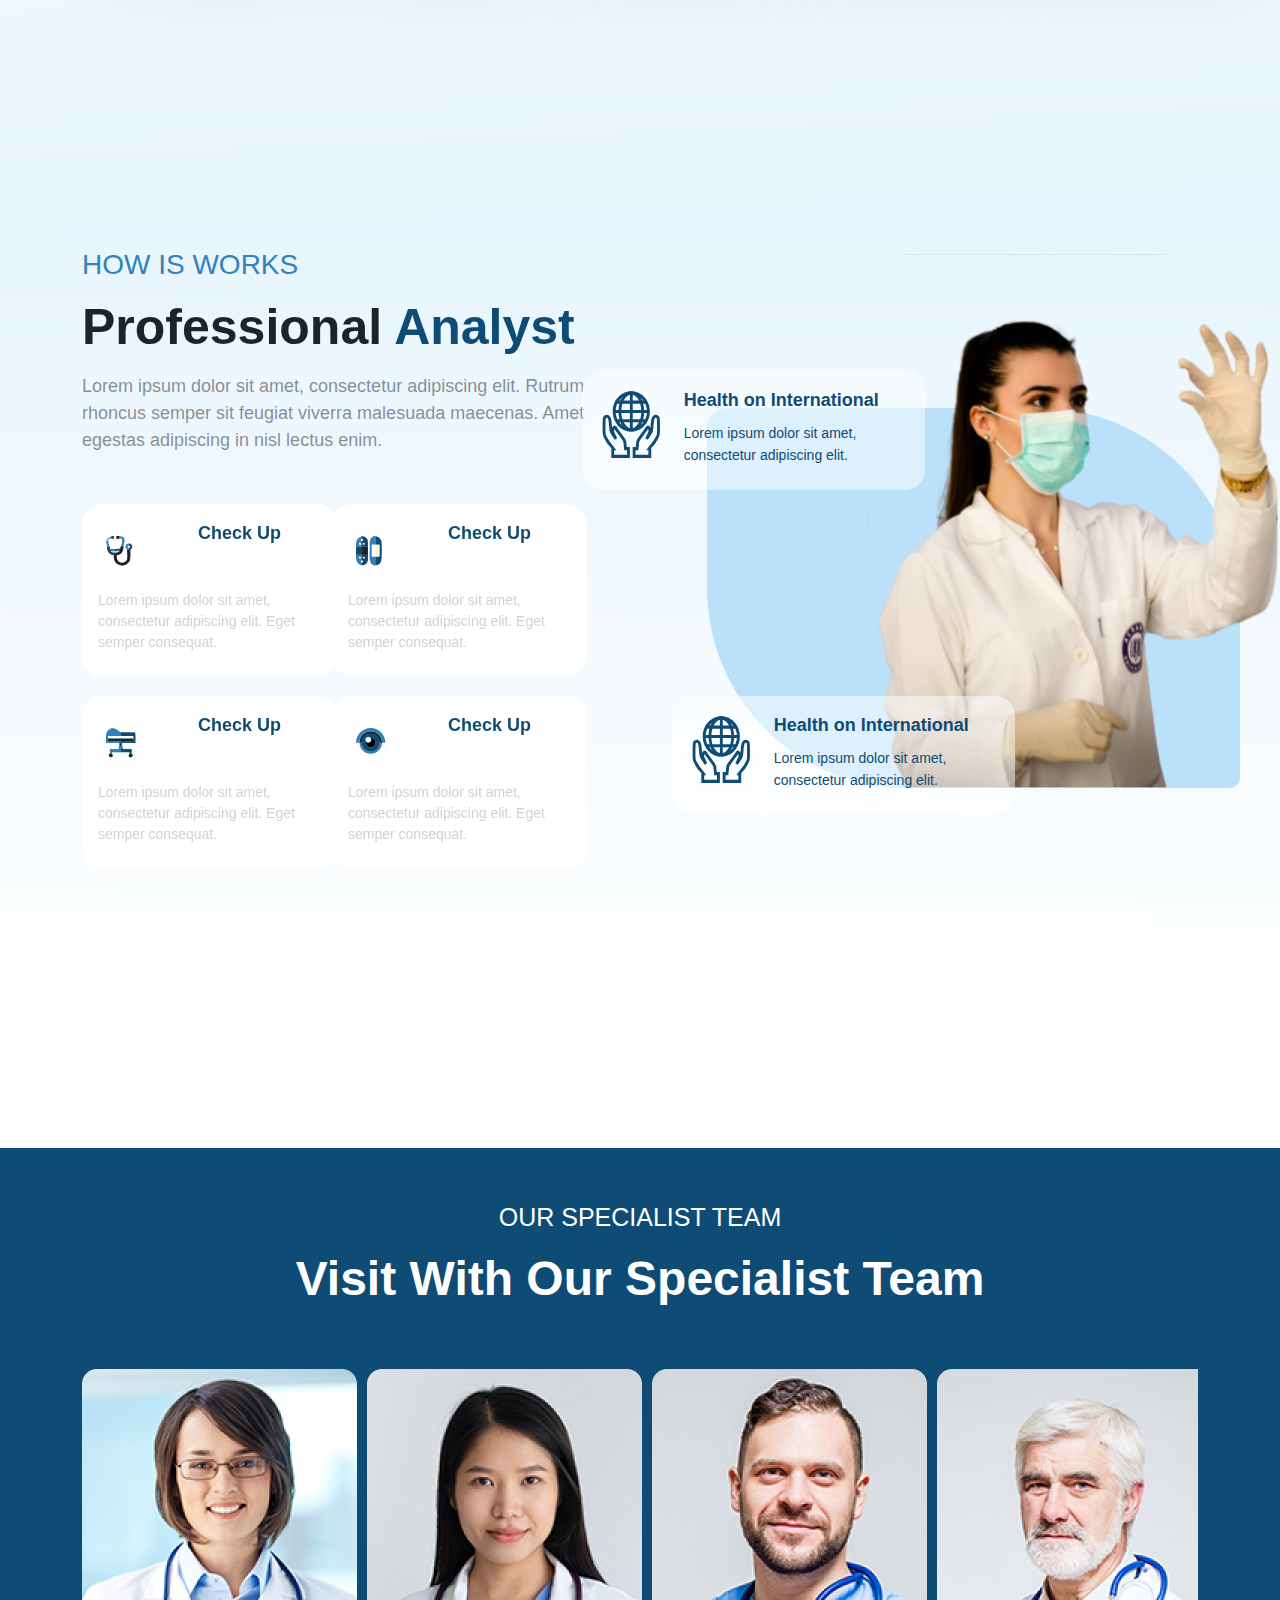
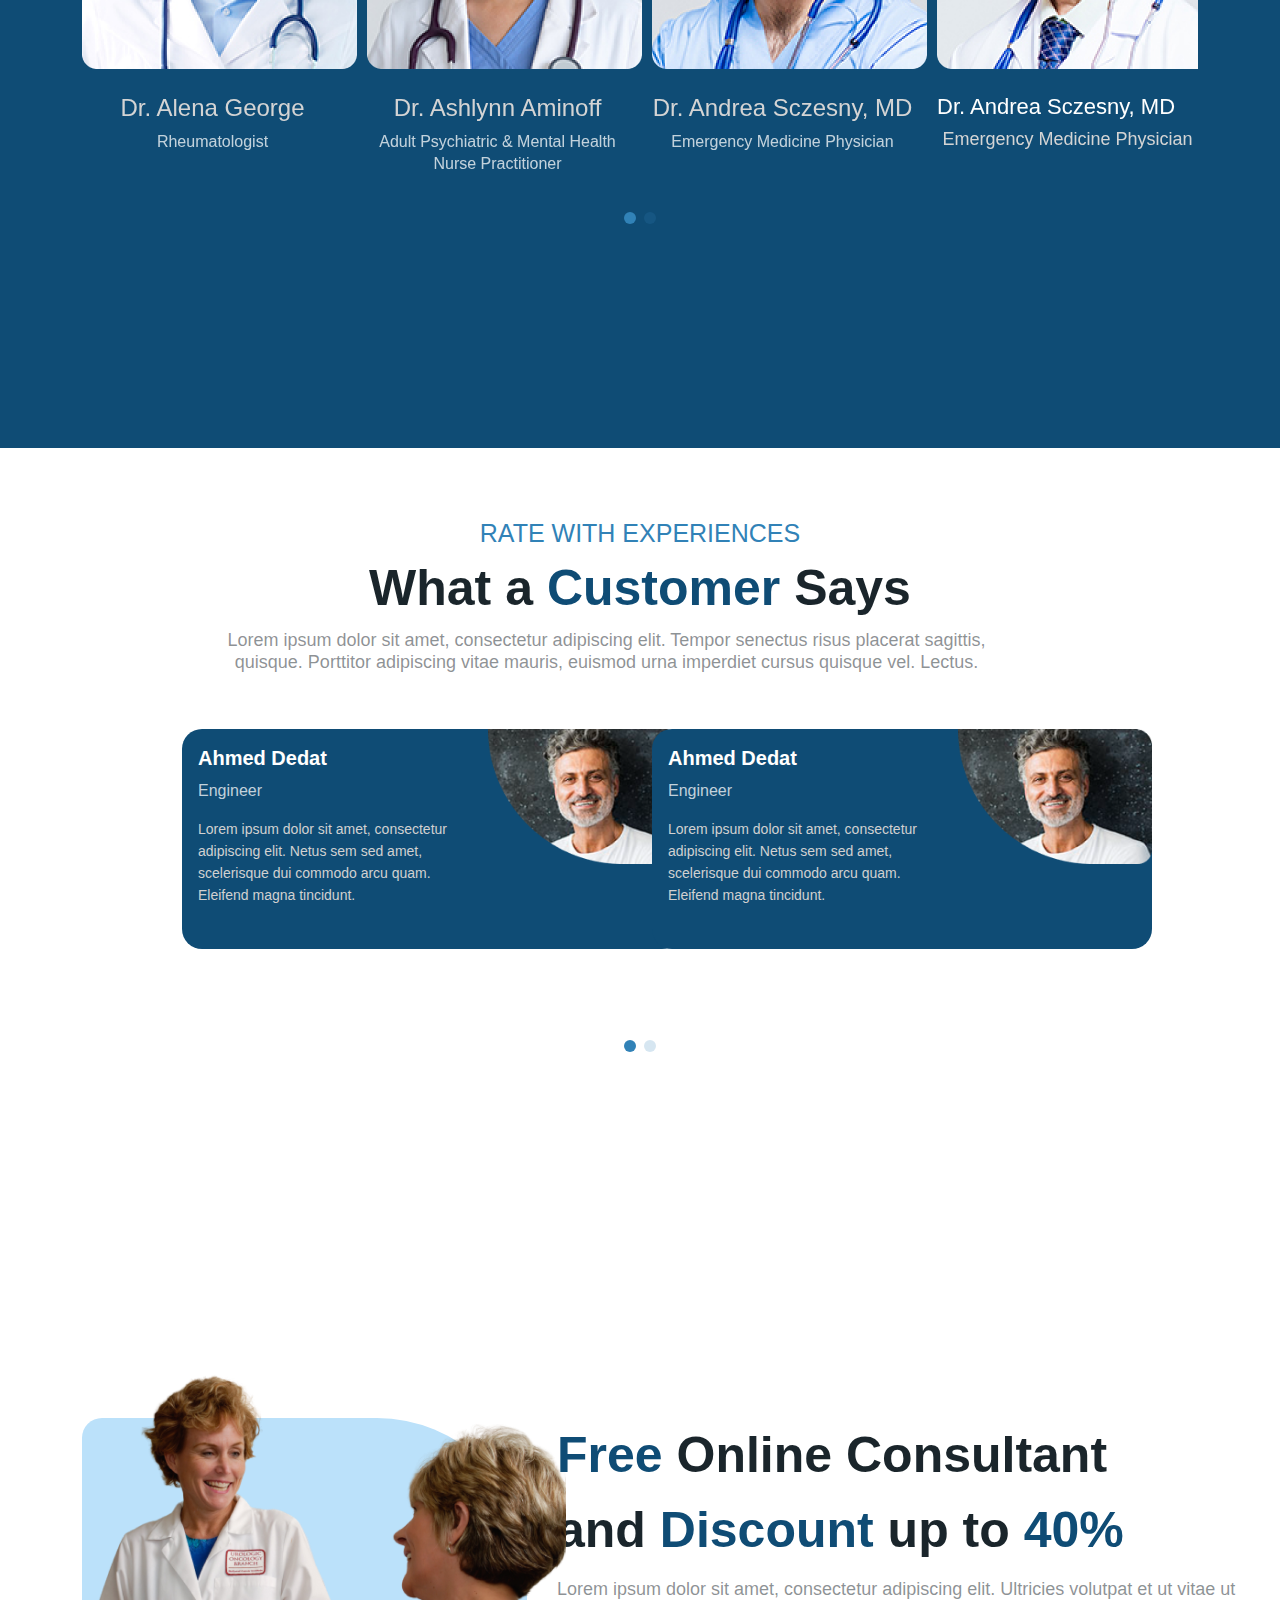
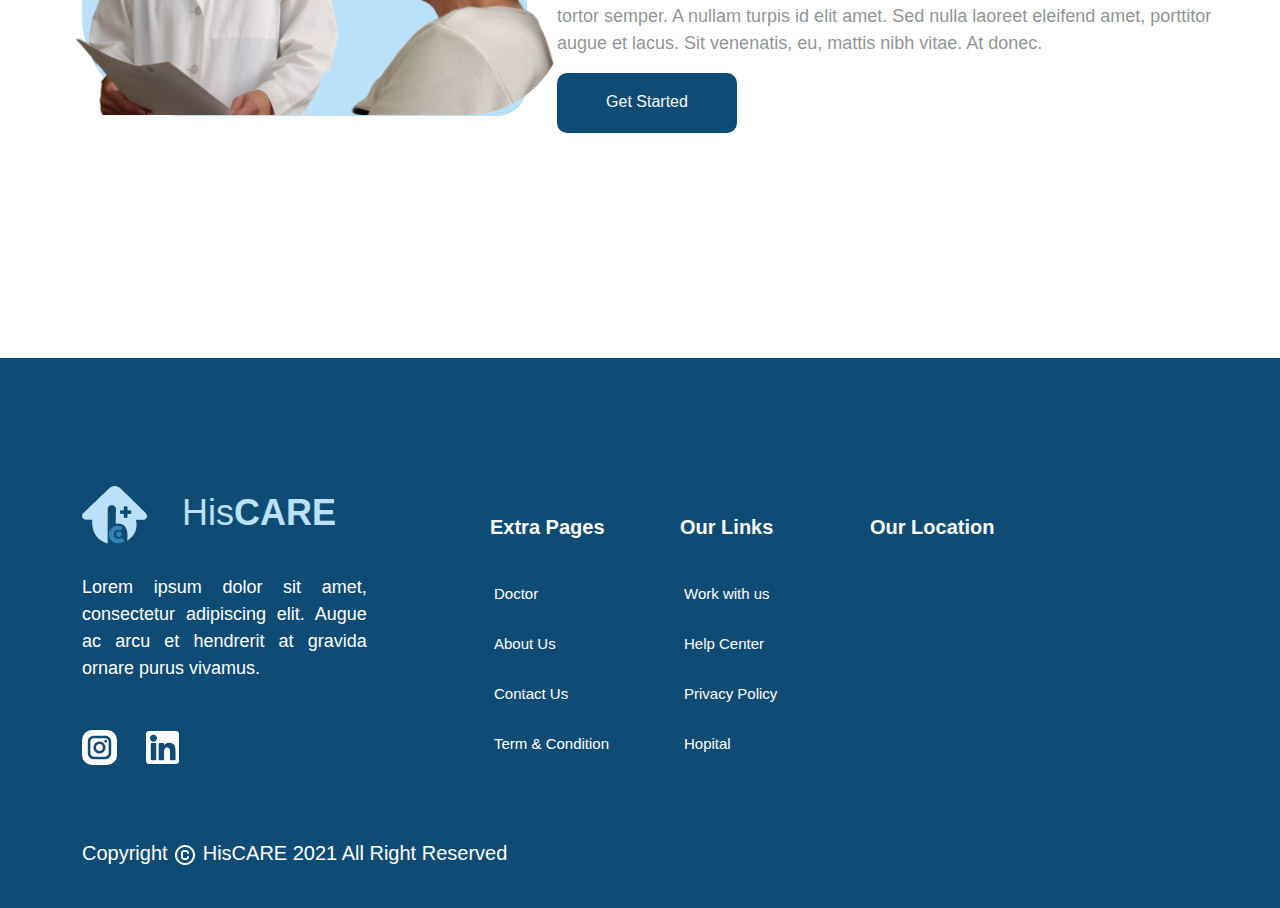
==== commit d7ab52d7: "beres 1 landing page" ====
--- a/index.html
+++ b/index.html
@@ -8,6 +8,8 @@
     <link rel="stylesheet" href="/Assets/bootstrap/bootstrap.css" />
     <!-- ICON BOOTSTRAP -->
     <link rel="stylesheet" href="https://cdn.jsdelivr.net/npm/bootstrap-icons@1.9.1/font/bootstrap-icons.css" />
+    <!-- ICON BOOTSRAP -->
+    <!-- <link rel="stylesheet" href="https://cdn.jsdelivr.net/npm/bootstrap-icons@1.9.1/font/bootstrap-icons.css" /> -->
     <!-- SWIPER JS -->
     <link rel="stylesheet" href="https://cdn.jsdelivr.net/npm/swiper@8/swiper-bundle.min.css" />
     <!-- STYLE CSS -->
@@ -119,7 +121,7 @@
                 <div class="row">
                   <div class="col-4">
                     <div class="card card-services-1">
-                      <img src="Assets/image/Icon 4.svg" class="img-fluid" alt="..." />
+                      <img src="Assets/image/img-card-service-1.svg" class="img-fluid img-card-service" alt="..." />
                       <div class="card-body card-body-services">
                         <h5 class="card-title">Check Up</h5>
                         <p class="card-text">Lorem ipsum dolor sit amet, consectetur adipiscing elit. Sit elementum facilisi in phasellus vel volutpat.</p>
@@ -128,7 +130,7 @@
                   </div>
                   <div class="col-4">
                     <div class="card card-services-2">
-                      <img src="Assets/image/Icon 4 (1).svg" class="img-fluid" alt="..." />
+                      <img src="Assets/image/img-card-service-2.svg" class="img-fluid img-card-service" alt="..." />
                       <div class="card-body card-body-services">
                         <h5 class="card-title">Check Up</h5>
                         <p class="card-text">Lorem ipsum dolor sit amet, consectetur adipiscing elit. Sit elementum facilisi in phasellus vel volutpat.</p>
@@ -137,7 +139,7 @@
                   </div>
                   <div class="col-4">
                     <div class="card card-services-3">
-                      <img src="Assets/image/Icon 4 (2).svg" class="img-fluid" alt="..." />
+                      <img src="Assets/image/img-card-service-3.svg" class="img-fluid img-card-service" alt="..." />
                       <div class="card-body card-body-services">
                         <h5 class="card-title">Check Up</h5>
                         <p class="card-text">Lorem ipsum dolor sit amet, consectetur adipiscing elit. Sit elementum facilisi in phasellus vel volutpat.</p>
@@ -150,7 +152,7 @@
                 <div class="row">
                   <div class="col-4">
                     <div class="card card-services-4">
-                      <img src="Assets/image/Icon 4 (3).svg" class="img-fluid" alt="..." />
+                      <img src="Assets/image/img-card-service-4.svg" class="img-fluid img-card-service" alt="..." />
                       <div class="card-body card-body-services">
                         <h5 class="card-title">Check Up</h5>
                         <p class="card-text">Lorem ipsum dolor sit amet, consectetur adipiscing elit. Sit elementum facilisi in phasellus vel volutpat.</p>
@@ -159,7 +161,7 @@
                   </div>
                   <div class="col-4">
                     <div class="card card-services-5">
-                      <img src="Assets/image/Icon 4 (4).svg" class="img-fluid" alt="..." />
+                      <img src="Assets/image/img-card-service-5.svg" class="img-fluid img-card-service" alt="..." />
                       <div class="card-body card-body-services">
                         <h5 class="card-title">Check Up</h5>
                         <p class="card-text">Lorem ipsum dolor sit amet, consectetur adipiscing elit. Sit elementum facilisi in phasellus vel volutpat.</p>
@@ -186,14 +188,14 @@
               <div class="row card-works">
                 <div class="col-4">
                   <div class="card card-works-1">
-                    <img src="Assets/image/Icon 5.svg" class="img-fluid" alt="..." />
+                    <img src="Assets/image/img-card-work-1.svg" class="img-fluid img-card-work" alt="..." />
                     <div class="card-body">
                       <h5 class="card-title title-card-works">Check Up</h5>
                       <p class="card-text text-card-works">Lorem ipsum dolor sit amet, consectetur adipiscing elit. Eget semper consequat.</p>
                     </div>
                   </div>
                   <div class="card card-works-2">
-                    <img src="Assets/image/Icon 6.svg" class="img-fluid" alt="..." />
+                    <img src="Assets/image/img-card-work-2.svg" class= "img-fluid img-card-work" alt="..." />
                     <div class="card-body">
                       <h5 class="card-title title-card-works">Check Up</h5>
                       <p class="card-text text-card-works">Lorem ipsum dolor sit amet, consectetur adipiscing elit. Eget semper consequat.</p>
@@ -202,14 +204,14 @@
                 </div>
                 <div class="col-4">
                   <div class="card card-works-3">
-                    <img src="Assets/image/Icon 7.svg" class="img-fluid" alt="..." />
+                    <img src="Assets/image/img-card-work-3.svg" class="img-fluid img-card-work" alt="..." />
                     <div class="card-body">
                       <h5 class="card-title title-card-works">Check Up</h5>
                       <p class="card-text text-card-works">Lorem ipsum dolor sit amet, consectetur adipiscing elit. Eget semper consequat.</p>
                     </div>
                   </div>
                   <div class="card card-works-4">
-                    <img src="Assets/image/Icon 8.svg" class="img-fluid" alt="..." />
+                    <img src="Assets/image/img-card-work-4.svg" class="img-fluid img-card-work" alt="..." />
                     <div class="card-body">
                       <h5 class="card-title title-card-works">Check Up</h5>
                       <p class="card-text text-card-works">Lorem ipsum dolor sit amet, consectetur adipiscing elit. Eget semper consequat.</p>
@@ -454,6 +456,59 @@
       </div>
       <!-- *AKHIR BANNER -->
     </main>
+    <footer>
+      <div class="footer pt-5">
+        <div class="content-footer container text-light">
+          <div class="row">
+            <div class="col-12 col-lg-4 about-footer">
+              <div class="brand-footer">
+                <h2>
+                  <img src="Assets/image/logo.png" alt="" />
+                  His<span>CARE</span>
+                </h2>
+                <p class="text-footer">Lorem ipsum dolor sit amet, consectetur adipiscing elit. Augue ac arcu et hendrerit at gravida ornare purus vivamus.</p>
+              </div>
+              <div class="sosmed-footer">
+                <a href=""><img src="/Assets/image/icon-ig.svg" alt="" /></a>
+                <a href=""><img src="/Assets/image/linkedin.svg" alt="" /></a>
+               
+              </div>
+            </div>
+            <div class="col-12 col-lg-8 main-footer">
+              <div class="row">
+                <div class="col-12 col-lg-3">
+                  <p class="perusahaan">Extra Pages</p>
+                  <ul>
+                    <li><a href="#">Doctor</a></li>
+                    <li><a href="#">About Us</a></li>
+                    <li><a href="#">Contact Us</a></li>
+                    <li><a href="#">Term & Condition</a></li>
+                  </ul>
+                </div>
+                <div class="col-12 col-lg-3">
+                  <p>Our Links</p>
+                  <ul>
+                    <li><a href="#"> Work with us</a></li>
+                    <li><a href="#">Help Center</a></li>
+                    <li><a href="#">Privacy Policy</a></li>
+                    <li><a href="#">Hopital</a></li>
+                  </ul>
+                </div>
+                <div class="col-12 col-lg-6">
+                  <p>Our Location</p>
+                  <ul>
+                    <iframe src="https://www.google.com/maps/embed?pb=!1m18!1m12!1m3!1d3961.0091771893913!2d107.64422471472034!3d-6.8895032950216475!2m3!1f0!2f0!3f0!3m2!1i1024!2i768!4f13.1!3m3!1m2!1s0x2e68e79f6f5ee041%3A0xf935f61f05570358!2sSMKN%205%20Kota%20Bandung!5e0!3m2!1sid!2sid!4v1662335462393!5m2!1sid!2sid" width="100%" height="246px;" style="border:0;" allowfullscreen="" loading="lazy" referrerpolicy="no-referrer-when-downgrade"></iframe>
+                  </ul>
+                </div>
+              </div>
+            </div>
+          </div>
+          <div class="copyright">
+            <p>Copyright <img src="Assets/image/copyright.svg"> HisCARE 2021 All Right Reserved</p>
+          </div>
+        </div>
+      </div>
+    </footer>
   
     <script src="/Assets/js/bootstrap.bundle.js"></script>
     <script src="https://cdn.jsdelivr.net/npm/swiper@8/swiper-bundle.min.js"></script>
@@ -461,7 +516,7 @@
       var swiper = new Swiper(".mySwiper", {
         pagination: {
           el: ".swiper-pagination",
-          dynamicBullets: true,
+          clickable: true,
         },
       });
     </script>
--- a/Assets/css/style.css
+++ b/Assets/css/style.css
@@ -240,6 +240,12 @@
   border-radius: 20px;
   transition: all 0.3s ease-out;
 }
+.img-card-service {
+  background: #ffffff;
+  border-radius: 20px;
+  padding: 12px;
+}
+
 .card-services-1:hover {
   background: rgba(49, 130, 183, 1);
   transform: translateY(-10px) scale(1.005) translateZ(0);
@@ -350,6 +356,11 @@
   height: 172.5px;
   transition: all 0.3s ease-out;
 }
+.img-card-work {
+  background: #ffffff;
+  border-radius: 20px;
+  padding: 12px;
+}
 .card-works-1:hover {
   background: rgba(49, 130, 183, 1);
   transform: translateY(-10px) scale(1.005) translateZ(0);
@@ -586,6 +597,61 @@
 .btn-banner:hover {
   background-color: var(--second-color);
 }
+/* !FOOTER */
+.footer {
+  width: 100%;
+  height: 550px;
+  background-color: var(--second-color);
+}
+.content-footer {
+  margin-top: 80px;
+}
+
+.about-footer img {
+  padding-right: 25px;
+}
+.brand-footer {
+  padding-bottom: 2rem;
+}
+.brand-footer h2 {
+  font-size: 36px;
+}
+.brand-footer span {
+  font-weight: 800;
+  color: var(--four-color);
+}
+.text-footer {
+  margin-top: 30px;
+  width: 80%;
+  font-weight: 400;
+  font-size: 18px;
+  line-height: 27px;
+  text-align: justify;
+  color: #ffffff;
+}
+.main-footer p {
+  margin-top: 30px;
+  margin-left: 28px;
+  padding-bottom: 15px;
+  font-size: 20px;
+  color: #ffffff;
+  font-weight: 600;
+}
+.main-footer a {
+  color: white;
+  font-size: 15px;
+  line-height: 50px;
+  text-decoration: none;
+}
+.main-footer li {
+  list-style: none;
+}
+.copyright p {
+  font-weight: 400;
+  font-size: 20px;
+  line-height: 30px;
+  color: #ffffff;
+}
 @media (max-width: 575.98px) {
   * {
     margin: 0;
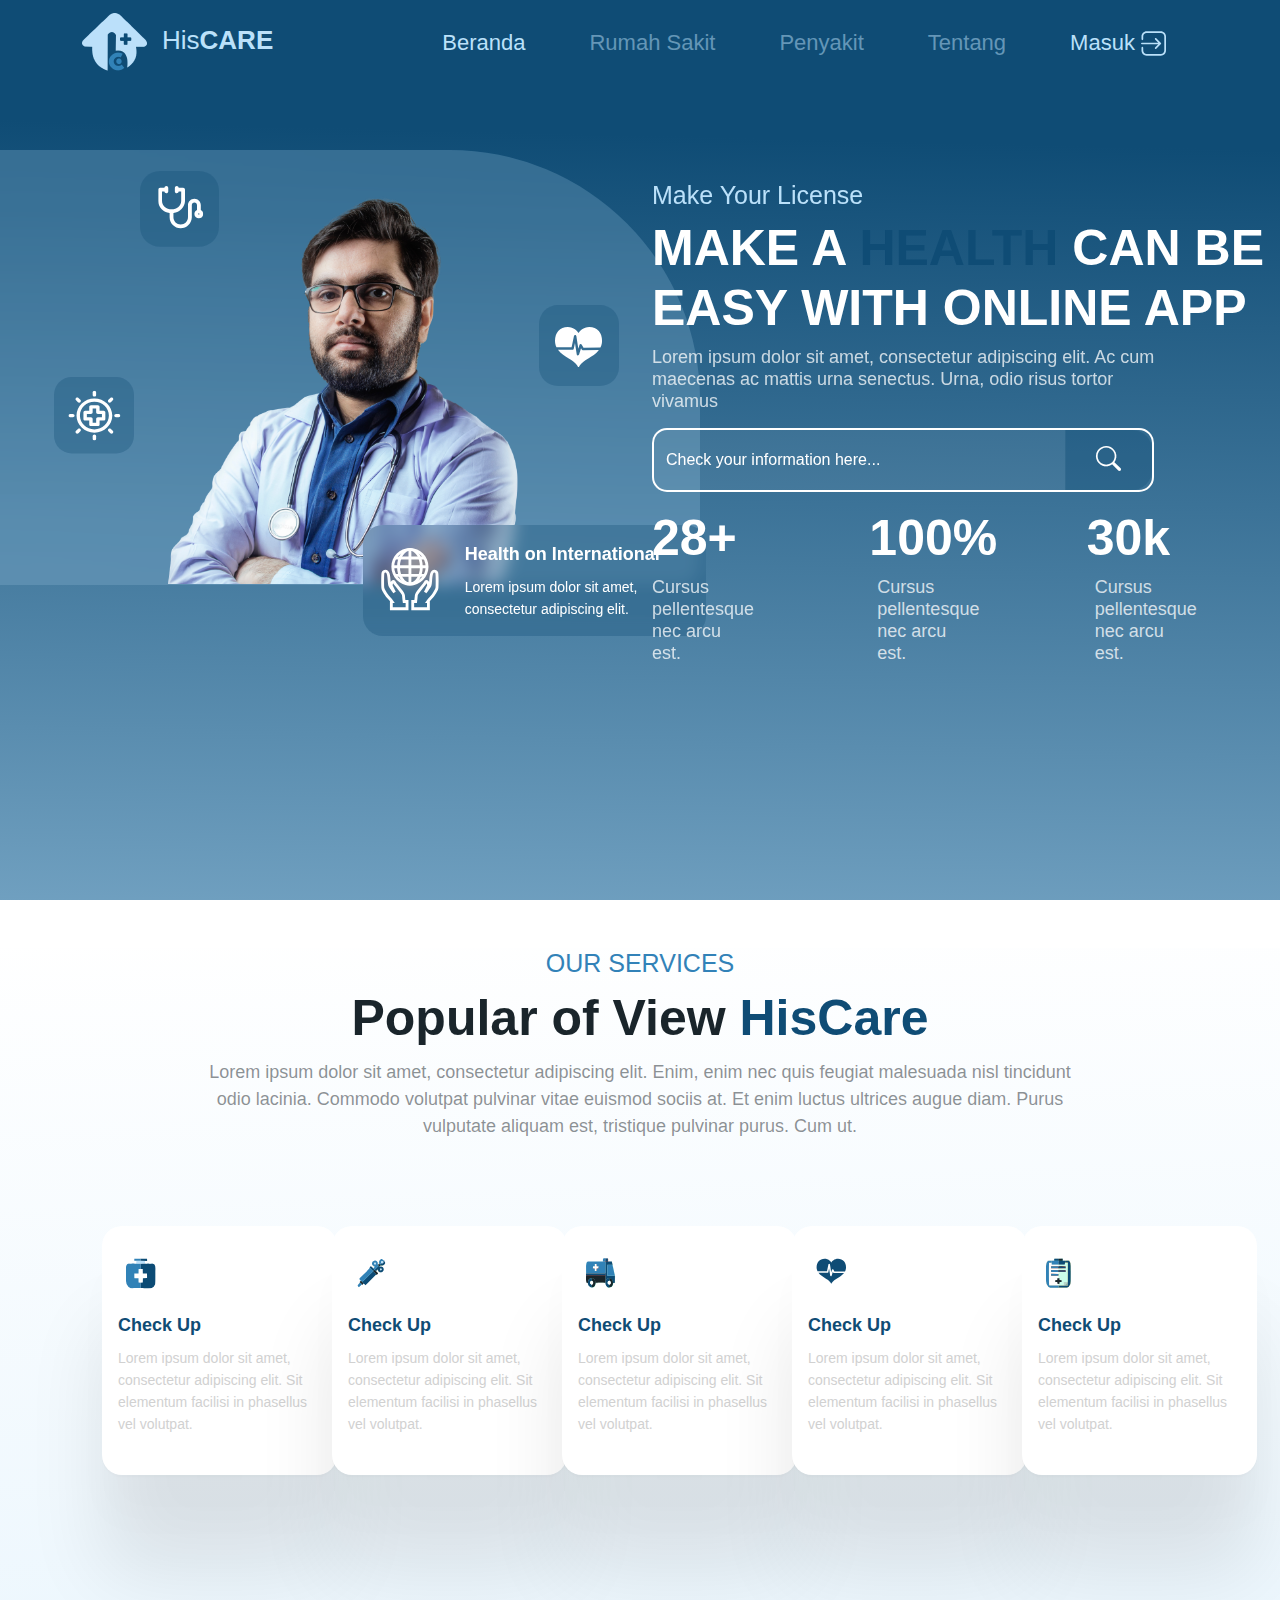
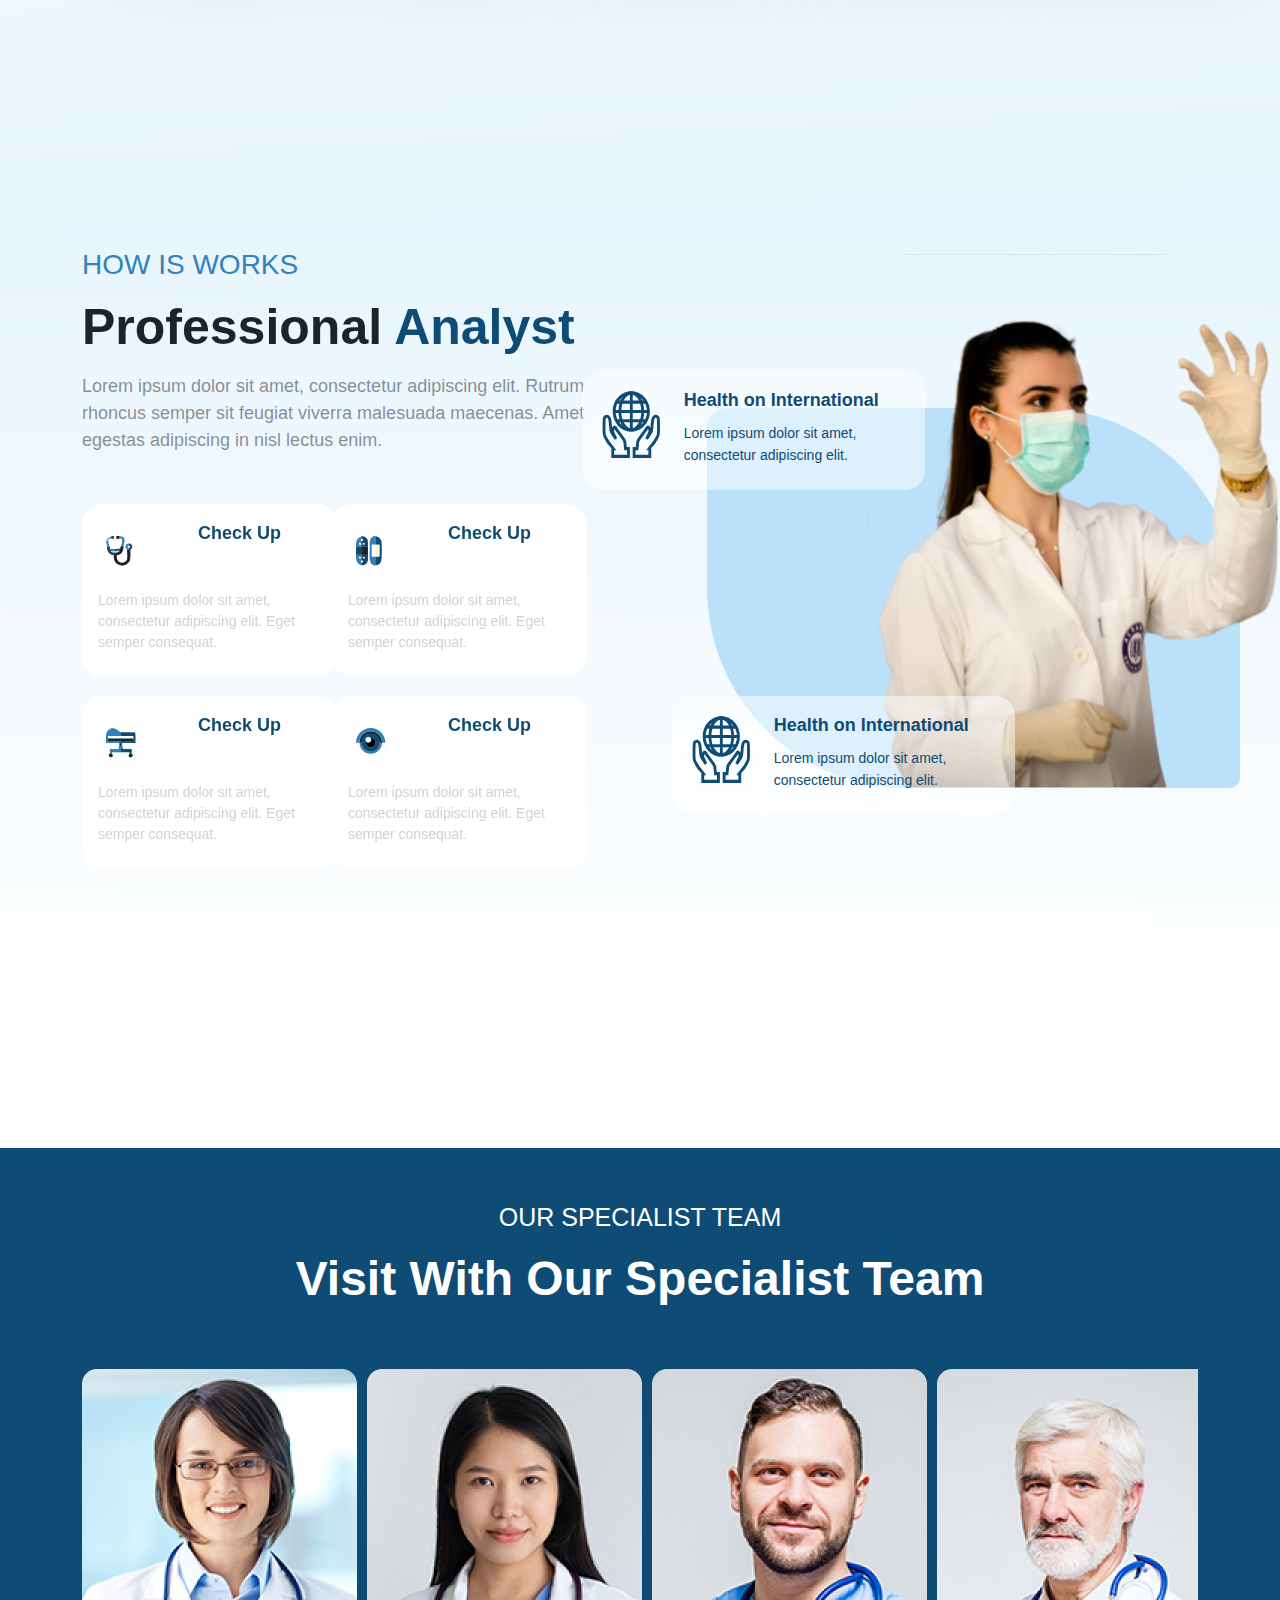
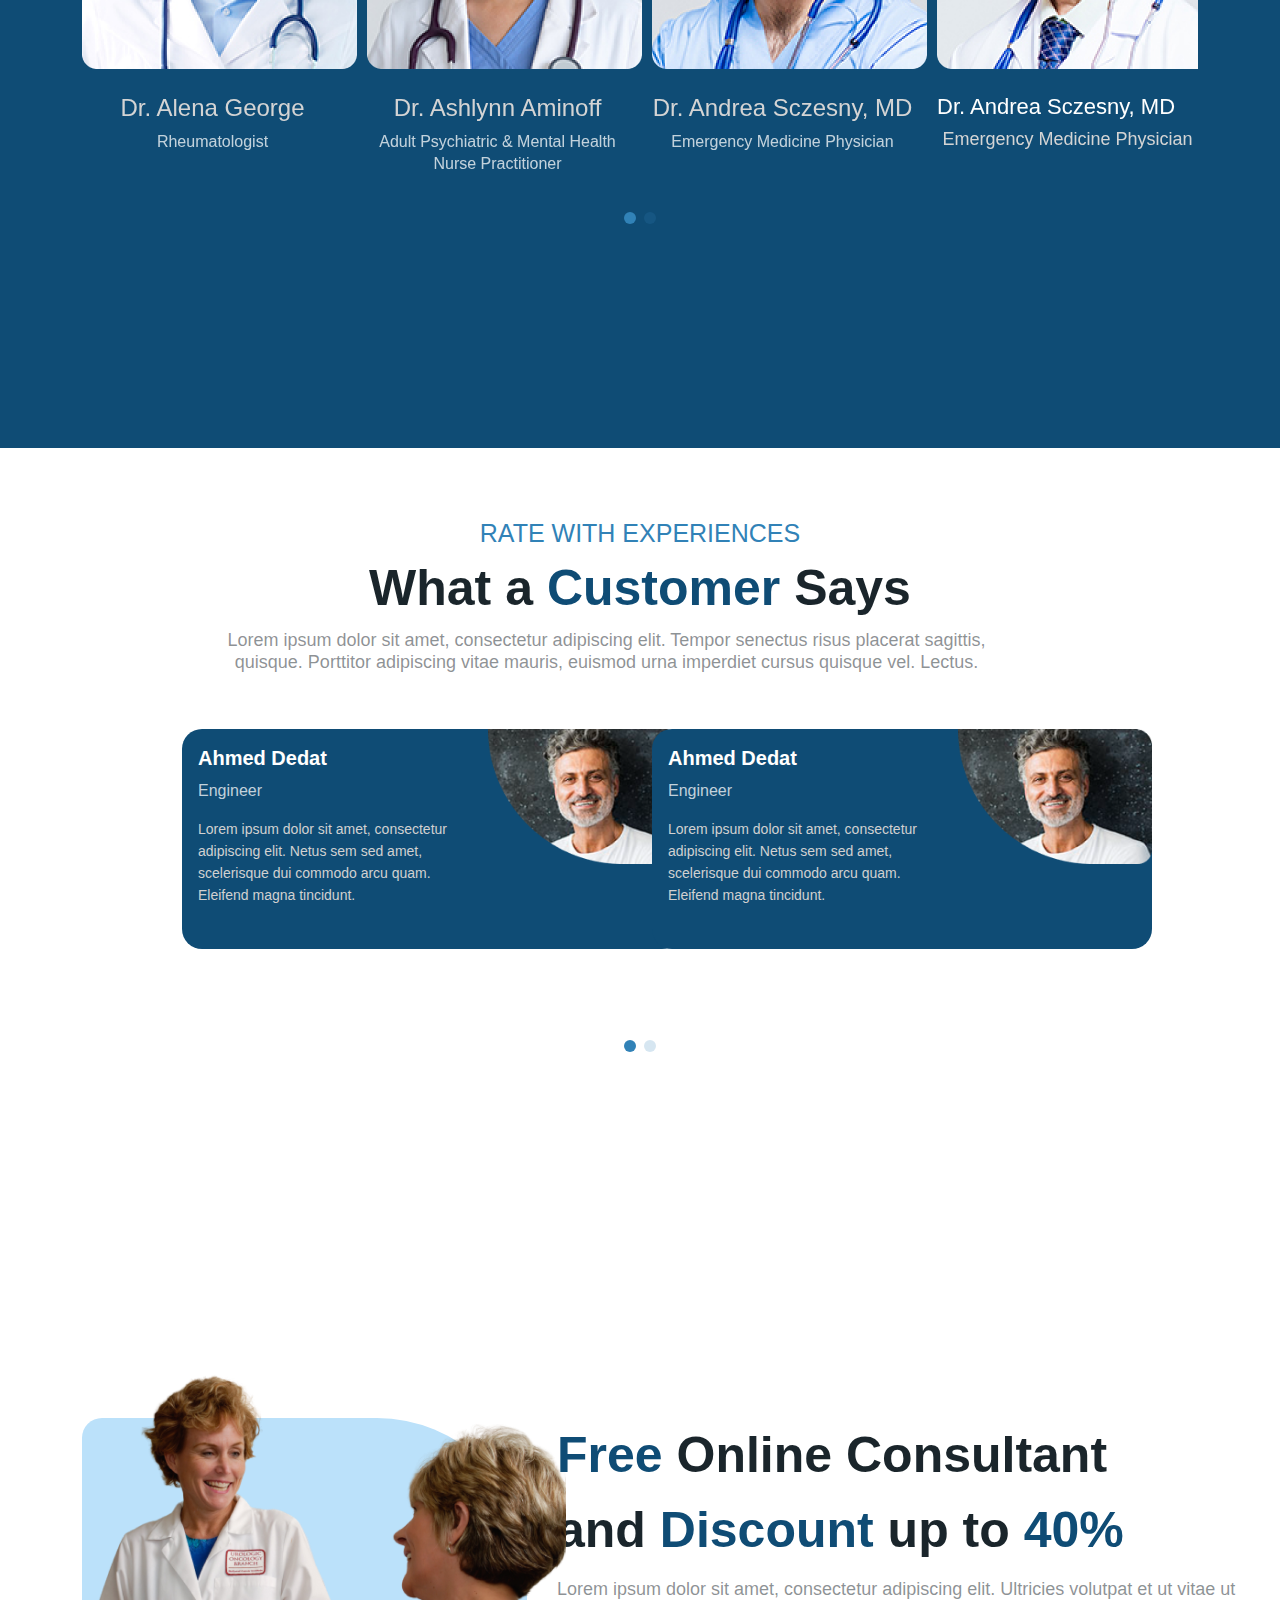
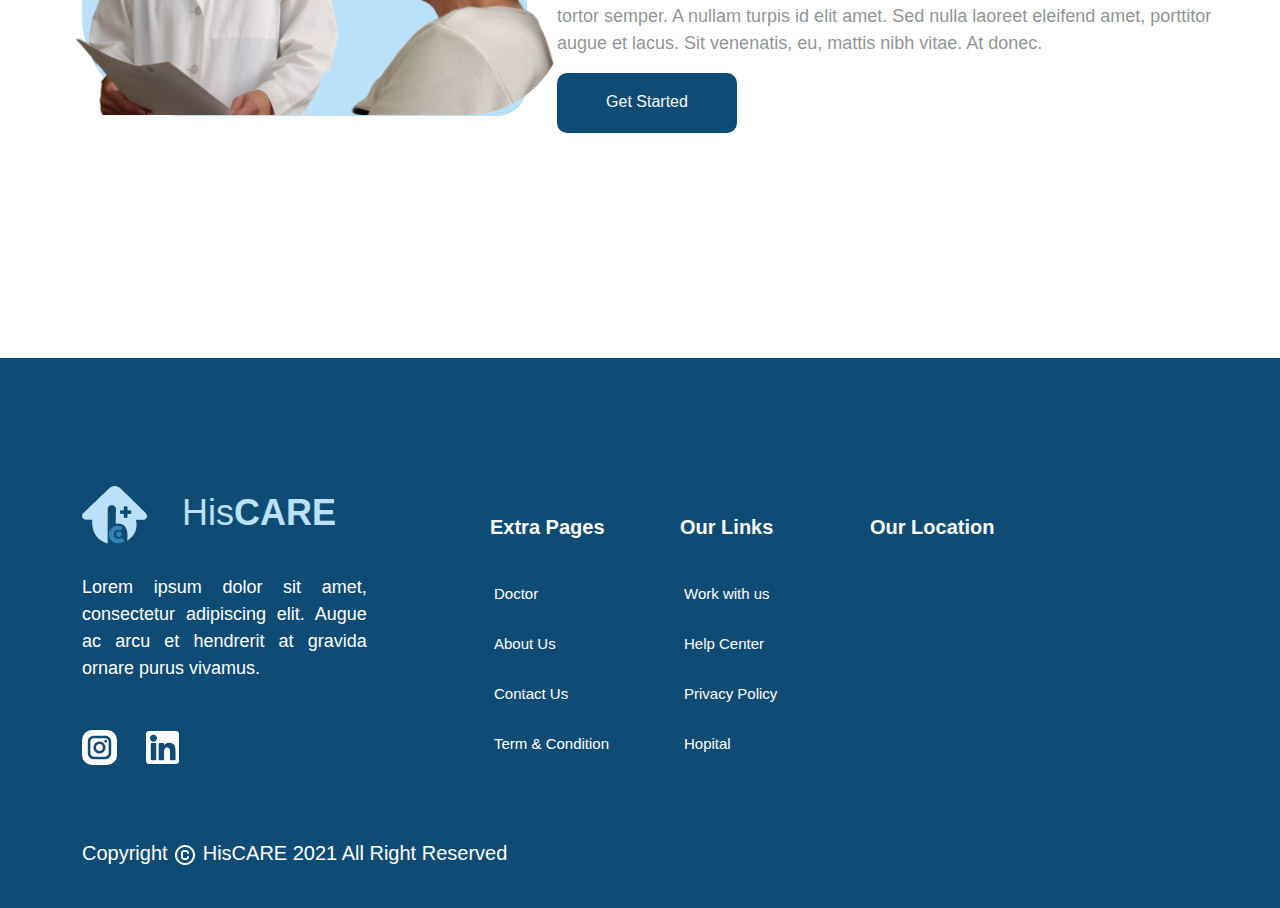
==== commit 5e74092a: "commit diseases" ====
--- a/index.html
+++ b/index.html
@@ -18,20 +18,32 @@
   </head>
   <body>
     <!-- *AWAL NAVBAR* -->
-    <nav class="navbar navbar-expand-md navbar-expand-sm navbar-expand-lg fixed-top">
+    <nav class="navbar navbar-expand-lg fixed-top">
       <div class="container">
         <a class="navbar-brand" href="#"><img src="/Assets/image/logo.png" /><span>His</span><b>CARE</b></a>
         <button class="navbar-toggler" type="button" data-bs-toggle="collapse" data-bs-target="#navbarNavAltMarkup" aria-controls="navbarNavAltMarkup" aria-expanded="false" aria-label="Toggle navigation">
           <span class="navbar-toggler-icon"></span>
         </button>
+        <div class="offcanvas offcanvas-end" tabindex="-1" id="offcanvasNavbar" aria-labelledby="offcanvasNavbarLabel">
+          <div class="offcanvas-header">
+            <h5 class="offcanvas-title" id="offcanvasNavbarLabel">Offcanvas</h5>
+            <button type="button" class="btn-close" data-bs-dismiss="offcanvas" aria-label="Close"></button>
+          </div>
+        </div>
         <div class="collapse navbar-collapse" id="navbarNavAltMarkup">
           <div class="navbar-nav ms-auto">
-            <a class="nav-link active mx-4" aria-current="page" href="#">Beranda</a>
-            <a class="nav-link mx-4" href="#">Rumah Sakit</a>
-            <a class="nav-link mx-4" href="#">Penyakit</a>
-            <a class="nav-link mx-4" href="#">Tentang</a>
-            <a class="nav-link mx-4 login" href="#">Masuk <img src="/Assets/image/login.svg" alt="" /></a>
-          </div>
+            <ul class="navbar-nav">
+              <li class="nav-item"><a class="nav-link active mx-4" aria-current="page" href="#">Beranda</a></li>
+              <li class="nav-item"><a class="nav-link mx-4" href="#">Rumah Sakit</a></li>
+              <li class="nav-item"> <a class="nav-link mx-4" href="#">Penyakit</a></li>
+              <li class="nav-item"><a class="nav-link mx-4" href="#">Tentang</a></li>
+              <li class="nav-item"><a class="nav-link mx-4 login" href="#">Masuk <img src="/Assets/image/login.svg" alt="" /></a>
+              </li>
+            </ul> 
+             
+              
+              
+            </div>
         </div>
       </div>
     </nav>
